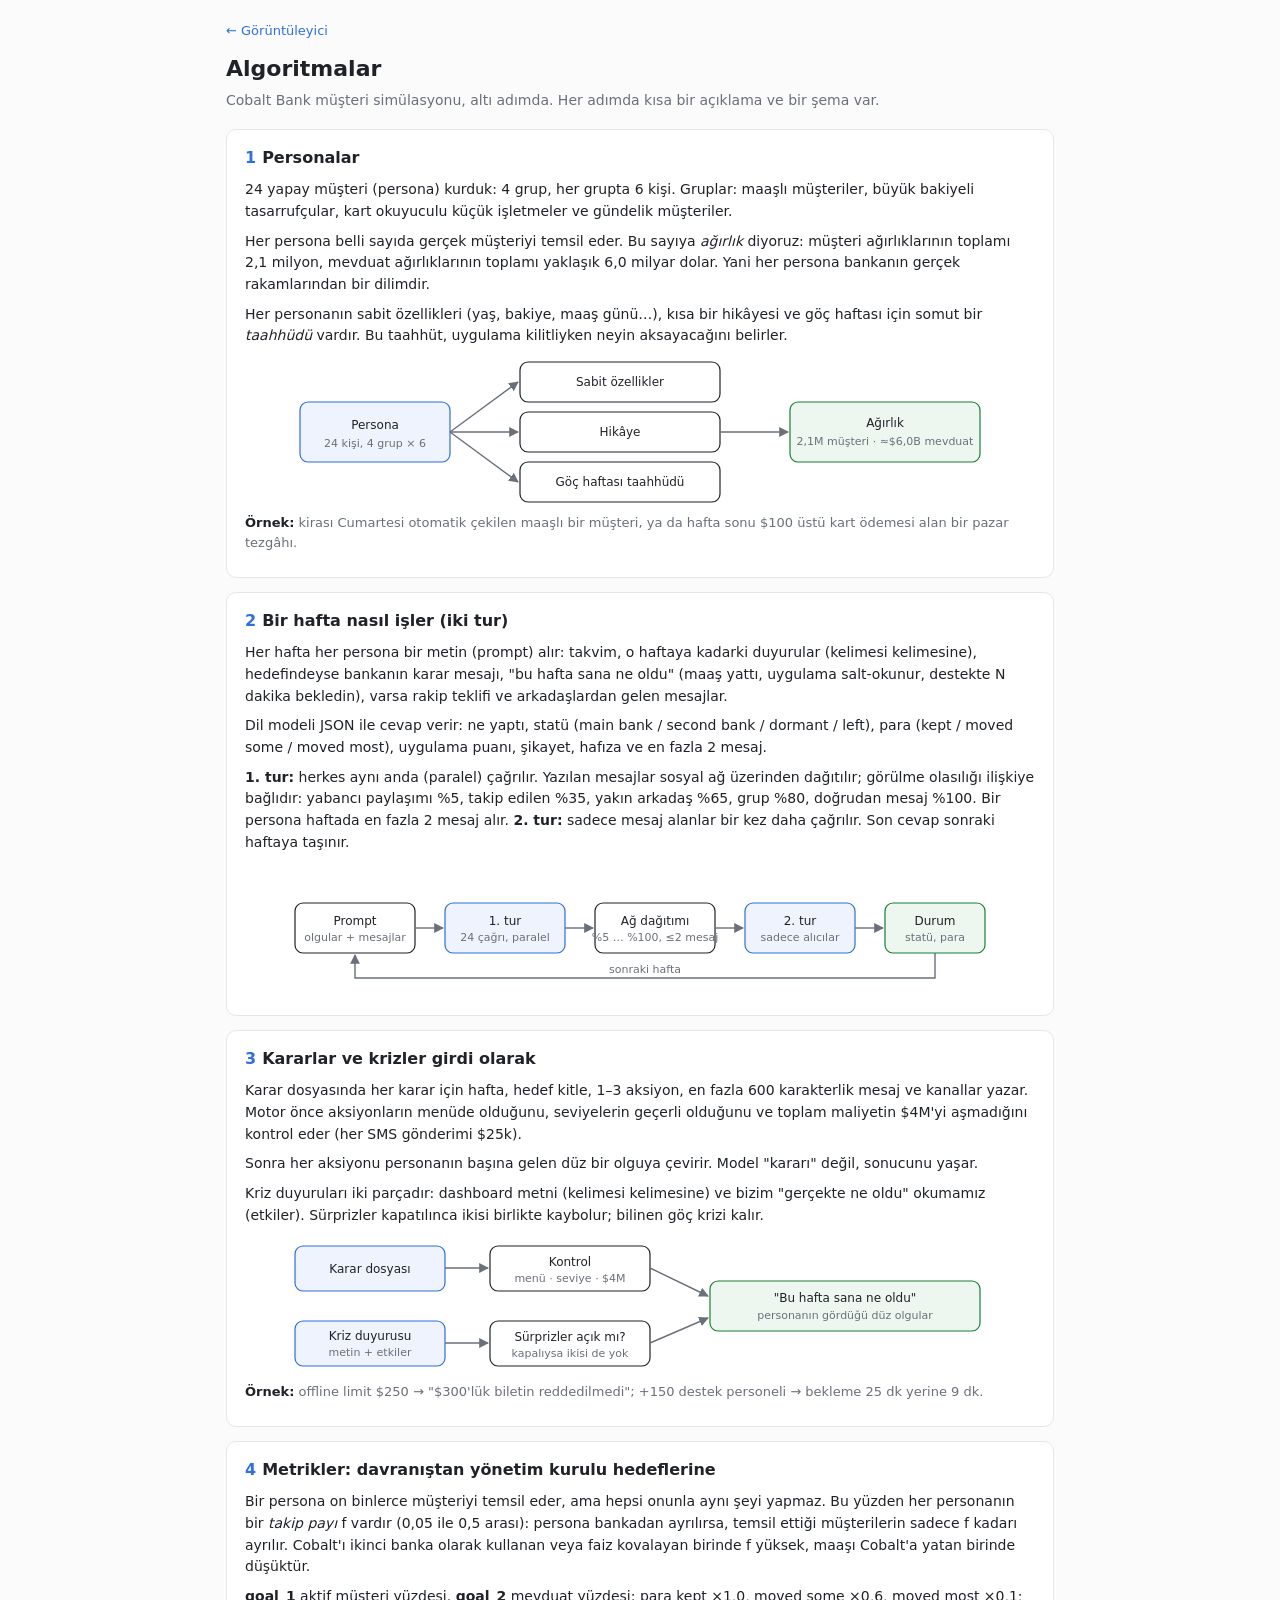
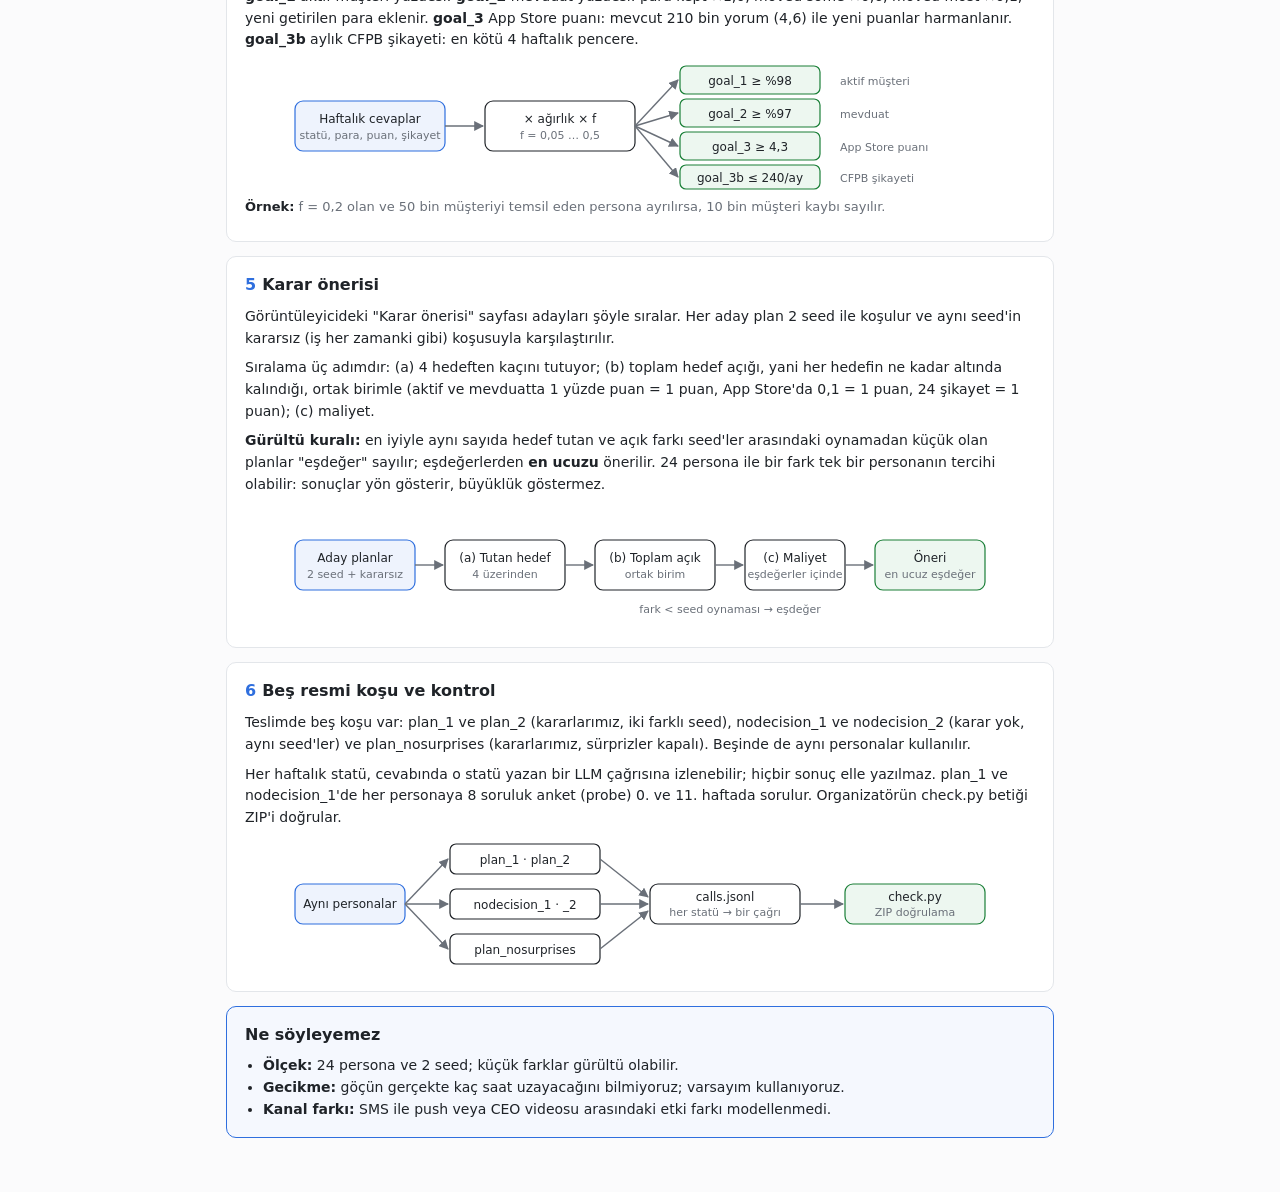
==== code/viewer/algorithms.html @ 0cb78bbd "tools: add a plain-language algorithms page to the viewer Six steps with one diagram each: personas," ====
<!doctype html>
<html lang="tr">
<head>
<meta charset="utf-8">
<meta name="viewport" content="width=device-width, initial-scale=1">
<title>Algoritmalar</title>
<style>
  :root { --text:#1f2328; --muted:#6a7079; --accent:#2f6fde; --green:#1a7f37; --bg:#fbfbfc; --border:#e3e6ea; }
  * { box-sizing: border-box; }
  body { margin:0; background:var(--bg); color:var(--text); font:14px/1.55 system-ui, -apple-system, "Segoe UI", sans-serif; }
  main { max-width:860px; margin:0 auto; padding:20px 16px 40px; }
  a { color:var(--accent); text-decoration:none; }
  a:hover { text-decoration:underline; }
  .back { font-size:13px; }
  h1 { font-size:22px; margin:10px 0 4px; }
  .lead { color:var(--muted); margin:0 0 18px; }
  .card { background:#fff; border:1px solid var(--border); border-radius:10px; padding:16px 18px; margin:0 0 14px; }
  h2 { font-size:16px; margin:0 0 8px; }
  h2 span { color:var(--accent); margin-right:6px; }
  p { margin:0 0 8px; }
  .ex { color:var(--muted); font-size:13px; }
  .ex b { color:var(--text); }
  svg { display:block; width:100%; max-width:700px; height:auto; margin:10px auto 6px; color:var(--text); }
  svg text { font:12px system-ui, sans-serif; fill:currentColor; }
  svg .m { fill:var(--muted); font-size:11px; }
  svg rect { fill:#fff; stroke:currentColor; stroke-width:1.2; }
  svg rect.a { stroke:var(--accent); fill:#eef3fd; }
  svg rect.g { stroke:var(--green); fill:#edf7f0; }
  svg line, svg path { stroke:var(--muted); stroke-width:1.4; fill:none; }
  .limits { border-color:var(--accent); background:#f5f8fe; }
  .limits ul { margin:0; padding-left:18px; }
</style>
</head>
<body>
<main>
<a class="back" href="/">← Görüntüleyici</a>
<h1>Algoritmalar</h1>
<p class="lead">Cobalt Bank müşteri simülasyonu, altı adımda. Her adımda kısa bir açıklama ve bir şema var.</p>
<svg width="0" height="0" style="position:absolute"><defs><marker id="ar" viewBox="0 0 10 10" refX="9" refY="5" markerWidth="7" markerHeight="7" orient="auto"><path d="M0,0 L10,5 L0,10 z" style="fill:#6a7079;stroke:none"/></marker></defs></svg>

<section class="card">
  <h2><span>1</span>Personalar</h2>
  <p>24 yapay müşteri (persona) kurduk: 4 grup, her grupta 6 kişi. Gruplar: maaşlı müşteriler, büyük bakiyeli tasarrufçular, kart okuyuculu küçük işletmeler ve gündelik müşteriler.</p>
  <p>Her persona belli sayıda gerçek müşteriyi temsil eder. Bu sayıya <i>ağırlık</i> diyoruz: müşteri ağırlıklarının toplamı 2,1 milyon, mevduat ağırlıklarının toplamı yaklaşık 6,0 milyar dolar. Yani her persona bankanın gerçek rakamlarından bir dilimdir.</p>
  <p>Her personanın sabit özellikleri (yaş, bakiye, maaş günü…), kısa bir hikâyesi ve göç haftası için somut bir <i>taahhüdü</i> vardır. Bu taahhüt, uygulama kilitliyken neyin aksayacağını belirler.</p>
  <svg viewBox="0 0 700 150" role="img" aria-label="Persona yapısı">
    <rect class="a" x="10" y="45" width="150" height="60" rx="8"/><text x="85" y="72" text-anchor="middle">Persona</text><text class="m" x="85" y="90" text-anchor="middle">24 kişi, 4 grup × 6</text>
    <rect x="230" y="5" width="200" height="40" rx="8"/><text x="330" y="29" text-anchor="middle">Sabit özellikler</text>
    <rect x="230" y="55" width="200" height="40" rx="8"/><text x="330" y="79" text-anchor="middle">Hikâye</text>
    <rect x="230" y="105" width="200" height="40" rx="8"/><text x="330" y="129" text-anchor="middle">Göç haftası taahhüdü</text>
    <rect class="g" x="500" y="45" width="190" height="60" rx="8"/><text x="595" y="70" text-anchor="middle">Ağırlık</text><text class="m" x="595" y="88" text-anchor="middle">2,1M müşteri · ≈$6,0B mevduat</text>
    <line x1="160" y1="75" x2="228" y2="25" marker-end="url(#ar)"/><line x1="160" y1="75" x2="228" y2="75" marker-end="url(#ar)"/><line x1="160" y1="75" x2="228" y2="125" marker-end="url(#ar)"/>
    <line x1="430" y1="75" x2="498" y2="75" marker-end="url(#ar)"/>
  </svg>
  <p class="ex"><b>Örnek:</b> kirası Cumartesi otomatik çekilen maaşlı bir müşteri, ya da hafta sonu $100 üstü kart ödemesi alan bir pazar tezgâhı.</p>
</section>

<section class="card">
  <h2><span>2</span>Bir hafta nasıl işler (iki tur)</h2>
  <p>Her hafta her persona bir metin (prompt) alır: takvim, o haftaya kadarki duyurular (kelimesi kelimesine), hedefindeyse bankanın karar mesajı, "bu hafta sana ne oldu" (maaş yattı, uygulama salt-okunur, destekte N dakika bekledin), varsa rakip teklifi ve arkadaşlardan gelen mesajlar.</p>
  <p>Dil modeli JSON ile cevap verir: ne yaptı, statü (main bank / second bank / dormant / left), para (kept / moved some / moved most), uygulama puanı, şikayet, hafıza ve en fazla 2 mesaj.</p>
  <p><b>1. tur:</b> herkes aynı anda (paralel) çağrılır. Yazılan mesajlar sosyal ağ üzerinden dağıtılır; görülme olasılığı ilişkiye bağlıdır: yabancı paylaşımı %5, takip edilen %35, yakın arkadaş %65, grup %80, doğrudan mesaj %100. Bir persona haftada en fazla 2 mesaj alır. <b>2. tur:</b> sadece mesaj alanlar bir kez daha çağrılır. Son cevap sonraki haftaya taşınır.</p>
  <svg viewBox="0 0 700 130" role="img" aria-label="Haftalık iki tur">
    <rect x="5" y="40" width="120" height="50" rx="8"/><text x="65" y="62" text-anchor="middle">Prompt</text><text class="m" x="65" y="78" text-anchor="middle">olgular + mesajlar</text>
    <rect class="a" x="155" y="40" width="120" height="50" rx="8"/><text x="215" y="62" text-anchor="middle">1. tur</text><text class="m" x="215" y="78" text-anchor="middle">24 çağrı, paralel</text>
    <rect x="305" y="40" width="120" height="50" rx="8"/><text x="365" y="62" text-anchor="middle">Ağ dağıtımı</text><text class="m" x="365" y="78" text-anchor="middle">%5 … %100, ≤2 mesaj</text>
    <rect class="a" x="455" y="40" width="110" height="50" rx="8"/><text x="510" y="62" text-anchor="middle">2. tur</text><text class="m" x="510" y="78" text-anchor="middle">sadece alıcılar</text>
    <rect class="g" x="595" y="40" width="100" height="50" rx="8"/><text x="645" y="62" text-anchor="middle">Durum</text><text class="m" x="645" y="78" text-anchor="middle">statü, para</text>
    <line x1="125" y1="65" x2="153" y2="65" marker-end="url(#ar)"/><line x1="275" y1="65" x2="303" y2="65" marker-end="url(#ar)"/><line x1="425" y1="65" x2="453" y2="65" marker-end="url(#ar)"/><line x1="565" y1="65" x2="593" y2="65" marker-end="url(#ar)"/>
    <path d="M645,90 V115 H65 V92" marker-end="url(#ar)"/><text class="m" x="355" y="110" text-anchor="middle">sonraki hafta</text>
  </svg>
</section>

<section class="card">
  <h2><span>3</span>Kararlar ve krizler girdi olarak</h2>
  <p>Karar dosyasında her karar için hafta, hedef kitle, 1–3 aksiyon, en fazla 600 karakterlik mesaj ve kanallar yazar. Motor önce aksiyonların menüde olduğunu, seviyelerin geçerli olduğunu ve toplam maliyetin $4M'yi aşmadığını kontrol eder (her SMS gönderimi $25k).</p>
  <p>Sonra her aksiyonu personanın başına gelen düz bir olguya çevirir. Model "kararı" değil, sonucunu yaşar.</p>
  <p>Kriz duyuruları iki parçadır: dashboard metni (kelimesi kelimesine) ve bizim "gerçekte ne oldu" okumamız (etkiler). Sürprizler kapatılınca ikisi birlikte kaybolur; bilinen göç krizi kalır.</p>
  <svg viewBox="0 0 700 140" role="img" aria-label="Kararlar ve krizler">
    <rect class="a" x="5" y="10" width="150" height="45" rx="8"/><text x="80" y="37" text-anchor="middle">Karar dosyası</text>
    <rect x="200" y="10" width="160" height="45" rx="8"/><text x="280" y="30" text-anchor="middle">Kontrol</text><text class="m" x="280" y="46" text-anchor="middle">menü · seviye · $4M</text>
    <rect class="a" x="5" y="85" width="150" height="45" rx="8"/><text x="80" y="104" text-anchor="middle">Kriz duyurusu</text><text class="m" x="80" y="120" text-anchor="middle">metin + etkiler</text>
    <rect x="200" y="85" width="160" height="45" rx="8"/><text x="280" y="105" text-anchor="middle">Sürprizler açık mı?</text><text class="m" x="280" y="121" text-anchor="middle">kapalıysa ikisi de yok</text>
    <rect class="g" x="420" y="45" width="270" height="50" rx="8"/><text x="555" y="66" text-anchor="middle">"Bu hafta sana ne oldu"</text><text class="m" x="555" y="83" text-anchor="middle">personanın gördüğü düz olgular</text>
    <line x1="155" y1="32" x2="198" y2="32" marker-end="url(#ar)"/><line x1="155" y1="107" x2="198" y2="107" marker-end="url(#ar)"/>
    <line x1="360" y1="32" x2="418" y2="60" marker-end="url(#ar)"/><line x1="360" y1="107" x2="418" y2="82" marker-end="url(#ar)"/>
  </svg>
  <p class="ex"><b>Örnek:</b> offline limit $250 → "$300'lük biletin reddedilmedi"; +150 destek personeli → bekleme 25 dk yerine 9 dk.</p>
</section>

<section class="card">
  <h2><span>4</span>Metrikler: davranıştan yönetim kurulu hedeflerine</h2>
  <p>Bir persona on binlerce müşteriyi temsil eder, ama hepsi onunla aynı şeyi yapmaz. Bu yüzden her personanın bir <i>takip payı</i> f vardır (0,05 ile 0,5 arası): persona bankadan ayrılırsa, temsil ettiği müşterilerin sadece f kadarı ayrılır. Cobalt'ı ikinci banka olarak kullanan veya faiz kovalayan birinde f yüksek, maaşı Cobalt'a yatan birinde düşüktür.</p>
  <p><b>goal_1</b> aktif müşteri yüzdesi. <b>goal_2</b> mevduat yüzdesi: para kept ×1,0, moved some ×0,6, moved most ×0,1; yeni getirilen para eklenir. <b>goal_3</b> App Store puanı: mevcut 210 bin yorum (4,6) ile yeni puanlar harmanlanır. <b>goal_3b</b> aylık CFPB şikayeti: en kötü 4 haftalık pencere.</p>
  <svg viewBox="0 0 700 130" role="img" aria-label="Metrik hesabı">
    <rect class="a" x="5" y="40" width="150" height="50" rx="8"/><text x="80" y="62" text-anchor="middle">Haftalık cevaplar</text><text class="m" x="80" y="78" text-anchor="middle">statü, para, puan, şikayet</text>
    <rect x="195" y="40" width="150" height="50" rx="8"/><text x="270" y="62" text-anchor="middle">× ağırlık × f</text><text class="m" x="270" y="78" text-anchor="middle">f = 0,05 … 0,5</text>
    <rect class="g" x="390" y="5" width="140" height="28" rx="6"/><text x="460" y="24" text-anchor="middle">goal_1 ≥ %98</text>
    <rect class="g" x="390" y="38" width="140" height="28" rx="6"/><text x="460" y="57" text-anchor="middle">goal_2 ≥ %97</text>
    <rect class="g" x="390" y="71" width="140" height="28" rx="6"/><text x="460" y="90" text-anchor="middle">goal_3 ≥ 4,3</text>
    <rect class="g" x="390" y="104" width="140" height="24" rx="6"/><text x="460" y="121" text-anchor="middle">goal_3b ≤ 240/ay</text>
    <text class="m" x="550" y="24">aktif müşteri</text><text class="m" x="550" y="57">mevduat</text><text class="m" x="550" y="90">App Store puanı</text><text class="m" x="550" y="121">CFPB şikayeti</text>
    <line x1="155" y1="65" x2="193" y2="65" marker-end="url(#ar)"/>
    <line x1="345" y1="65" x2="388" y2="19" marker-end="url(#ar)"/><line x1="345" y1="65" x2="388" y2="52" marker-end="url(#ar)"/><line x1="345" y1="65" x2="388" y2="85" marker-end="url(#ar)"/><line x1="345" y1="65" x2="388" y2="116" marker-end="url(#ar)"/>
  </svg>
  <p class="ex"><b>Örnek:</b> f = 0,2 olan ve 50 bin müşteriyi temsil eden persona ayrılırsa, 10 bin müşteri kaybı sayılır.</p>
</section>

<section class="card">
  <h2><span>5</span>Karar önerisi</h2>
  <p>Görüntüleyicideki "Karar önerisi" sayfası adayları şöyle sıralar. Her aday plan 2 seed ile koşulur ve aynı seed'in kararsız (iş her zamanki gibi) koşusuyla karşılaştırılır.</p>
  <p>Sıralama üç adımdır: (a) 4 hedeften kaçını tutuyor; (b) toplam hedef açığı, yani her hedefin ne kadar altında kalındığı, ortak birimle (aktif ve mevduatta 1 yüzde puan = 1 puan, App Store'da 0,1 = 1 puan, 24 şikayet = 1 puan); (c) maliyet.</p>
  <p><b>Gürültü kuralı:</b> en iyiyle aynı sayıda hedef tutan ve açık farkı seed'ler arasındaki oynamadan küçük olan planlar "eşdeğer" sayılır; eşdeğerlerden <b>en ucuzu</b> önerilir. 24 persona ile bir fark tek bir personanın tercihi olabilir: sonuçlar yön gösterir, büyüklük göstermez.</p>
  <svg viewBox="0 0 700 120" role="img" aria-label="Sıralama adımları">
    <rect class="a" x="5" y="35" width="120" height="50" rx="8"/><text x="65" y="57" text-anchor="middle">Aday planlar</text><text class="m" x="65" y="73" text-anchor="middle">2 seed + kararsız</text>
    <rect x="155" y="35" width="120" height="50" rx="8"/><text x="215" y="57" text-anchor="middle">(a) Tutan hedef</text><text class="m" x="215" y="73" text-anchor="middle">4 üzerinden</text>
    <rect x="305" y="35" width="120" height="50" rx="8"/><text x="365" y="57" text-anchor="middle">(b) Toplam açık</text><text class="m" x="365" y="73" text-anchor="middle">ortak birim</text>
    <rect x="455" y="35" width="100" height="50" rx="8"/><text x="505" y="57" text-anchor="middle">(c) Maliyet</text><text class="m" x="505" y="73" text-anchor="middle">eşdeğerler içinde</text>
    <rect class="g" x="585" y="35" width="110" height="50" rx="8"/><text x="640" y="57" text-anchor="middle">Öneri</text><text class="m" x="640" y="73" text-anchor="middle">en ucuz eşdeğer</text>
    <line x1="125" y1="60" x2="153" y2="60" marker-end="url(#ar)"/><line x1="275" y1="60" x2="303" y2="60" marker-end="url(#ar)"/><line x1="425" y1="60" x2="453" y2="60" marker-end="url(#ar)"/><line x1="555" y1="60" x2="583" y2="60" marker-end="url(#ar)"/>
    <text class="m" x="440" y="108" text-anchor="middle">fark &lt; seed oynaması → eşdeğer</text>
  </svg>
</section>

<section class="card">
  <h2><span>6</span>Beş resmi koşu ve kontrol</h2>
  <p>Teslimde beş koşu var: plan_1 ve plan_2 (kararlarımız, iki farklı seed), nodecision_1 ve nodecision_2 (karar yok, aynı seed'ler) ve plan_nosurprises (kararlarımız, sürprizler kapalı). Beşinde de aynı personalar kullanılır.</p>
  <p>Her haftalık statü, cevabında o statü yazan bir LLM çağrısına izlenebilir; hiçbir sonuç elle yazılmaz. plan_1 ve nodecision_1'de her personaya 8 soruluk anket (probe) 0. ve 11. haftada sorulur. Organizatörün check.py betiği ZIP'i doğrular.</p>
  <svg viewBox="0 0 700 130" role="img" aria-label="Beş koşu">
    <rect class="a" x="5" y="45" width="110" height="40" rx="8"/><text x="60" y="69" text-anchor="middle">Aynı personalar</text>
    <rect x="160" y="5" width="150" height="30" rx="6"/><text x="235" y="25" text-anchor="middle">plan_1 · plan_2</text>
    <rect x="160" y="50" width="150" height="30" rx="6"/><text x="235" y="70" text-anchor="middle">nodecision_1 · _2</text>
    <rect x="160" y="95" width="150" height="30" rx="6"/><text x="235" y="115" text-anchor="middle">plan_nosurprises</text>
    <rect x="360" y="45" width="150" height="40" rx="8"/><text x="435" y="62" text-anchor="middle">calls.jsonl</text><text class="m" x="435" y="77" text-anchor="middle">her statü → bir çağrı</text>
    <rect class="g" x="555" y="45" width="140" height="40" rx="8"/><text x="625" y="62" text-anchor="middle">check.py</text><text class="m" x="625" y="77" text-anchor="middle">ZIP doğrulama</text>
    <line x1="115" y1="65" x2="158" y2="20" marker-end="url(#ar)"/><line x1="115" y1="65" x2="158" y2="65" marker-end="url(#ar)"/><line x1="115" y1="65" x2="158" y2="110" marker-end="url(#ar)"/>
    <line x1="310" y1="20" x2="358" y2="58" marker-end="url(#ar)"/><line x1="310" y1="65" x2="358" y2="65" marker-end="url(#ar)"/><line x1="310" y1="110" x2="358" y2="72" marker-end="url(#ar)"/>
    <line x1="510" y1="65" x2="553" y2="65" marker-end="url(#ar)"/>
  </svg>
</section>

<section class="card limits">
  <h2>Ne söyleyemez</h2>
  <ul>
    <li><b>Ölçek:</b> 24 persona ve 2 seed; küçük farklar gürültü olabilir.</li>
    <li><b>Gecikme:</b> göçün gerçekte kaç saat uzayacağını bilmiyoruz; varsayım kullanıyoruz.</li>
    <li><b>Kanal farkı:</b> SMS ile push veya CEO videosu arasındaki etki farkı modellenmedi.</li>
  </ul>
</section>
</main>
</body>
</html>
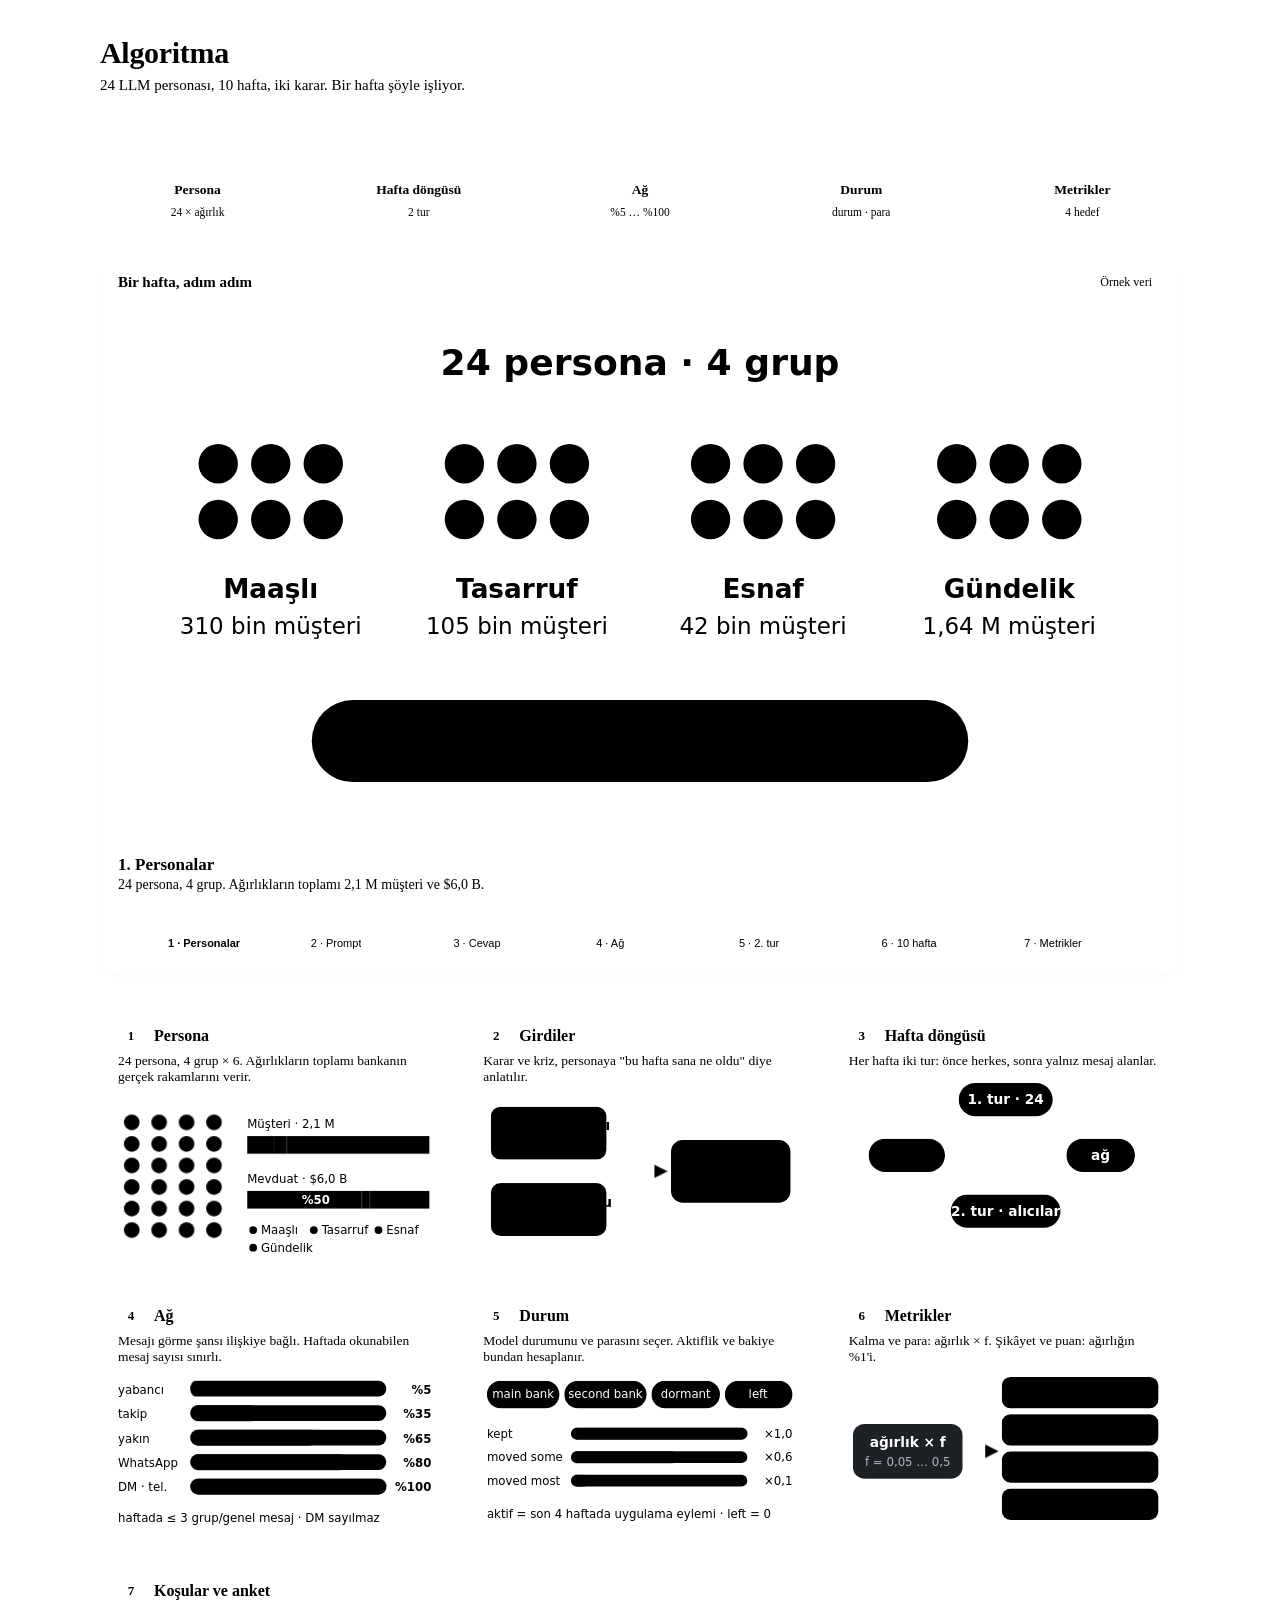
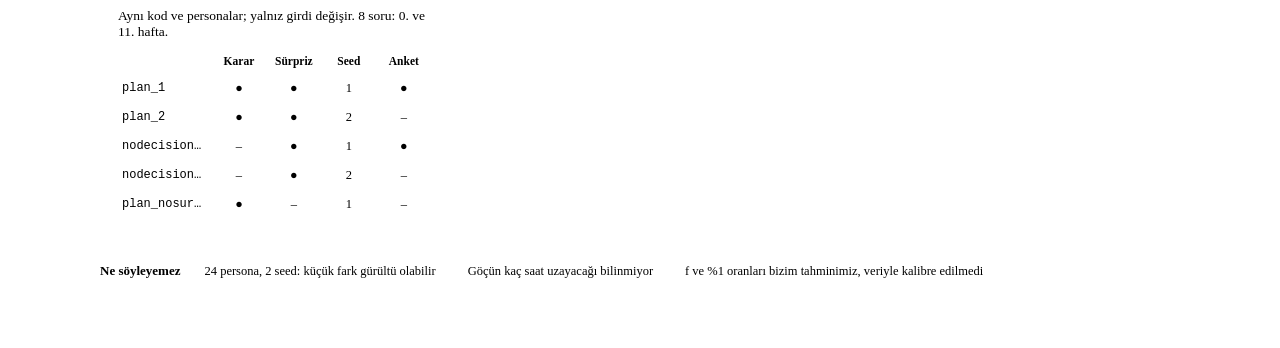
==== commit 11bc01bc: "tools: simpler viewer, animated algorithm page, communication page - One top bar and run picker on e" ====
--- a/code/viewer/algorithms.html
+++ b/code/viewer/algorithms.html
@@ -3,150 +3,632 @@
 <head>
 <meta charset="utf-8">
 <meta name="viewport" content="width=device-width, initial-scale=1">
-<title>Algoritmalar</title>
+<title>Algoritma</title>
+<link rel="stylesheet" href="/shell.css">
 <style>
-  :root { --text:#1f2328; --muted:#6a7079; --accent:#2f6fde; --green:#1a7f37; --bg:#fbfbfc; --border:#e3e6ea; }
-  * { box-sizing: border-box; }
-  body { margin:0; background:var(--bg); color:var(--text); font:14px/1.55 system-ui, -apple-system, "Segoe UI", sans-serif; }
-  main { max-width:860px; margin:0 auto; padding:20px 16px 40px; }
-  a { color:var(--accent); text-decoration:none; }
-  a:hover { text-decoration:underline; }
-  .back { font-size:13px; }
-  h1 { font-size:22px; margin:10px 0 4px; }
-  .lead { color:var(--muted); margin:0 0 18px; }
-  .card { background:#fff; border:1px solid var(--border); border-radius:10px; padding:16px 18px; margin:0 0 14px; }
-  h2 { font-size:16px; margin:0 0 8px; }
-  h2 span { color:var(--accent); margin-right:6px; }
-  p { margin:0 0 8px; }
-  .ex { color:var(--muted); font-size:13px; }
-  .ex b { color:var(--text); }
-  svg { display:block; width:100%; max-width:700px; height:auto; margin:10px auto 6px; color:var(--text); }
-  svg text { font:12px system-ui, sans-serif; fill:currentColor; }
-  svg .m { fill:var(--muted); font-size:11px; }
-  svg rect { fill:#fff; stroke:currentColor; stroke-width:1.2; }
-  svg rect.a { stroke:var(--accent); fill:#eef3fd; }
-  svg rect.g { stroke:var(--green); fill:#edf7f0; }
-  svg line, svg path { stroke:var(--muted); stroke-width:1.4; fill:none; }
-  .limits { border-color:var(--accent); background:#f5f8fe; }
-  .limits ul { margin:0; padding-left:18px; }
+  main { max-width: 1080px; margin: 0 auto; padding: 28px 16px 56px; overflow-x: hidden; }
+  h1 { font-size: 30px; line-height: 1.15; margin: 0 0 6px; letter-spacing: -.01em; }
+  .lead { color: var(--muted); margin: 0 0 22px; font-size: 15px; }
+
+  /* Pipeline */
+  .pipe { display: flex; align-items: stretch; margin: 0 0 26px; }
+  .pipe button { flex: 1 1 0; min-width: 0; display: flex; flex-direction: column; align-items: center; gap: 8px;
+    padding: 16px 6px 14px; border: 1px solid var(--line); background: var(--panel); border-radius: var(--radius);
+    font: inherit; color: var(--text); cursor: pointer; transition: transform .15s, border-color .15s, box-shadow .15s; }
+  .pipe button:hover, .pipe button.on { border-color: var(--accent); box-shadow: 0 6px 18px rgba(47,111,222,.14); transform: translateY(-2px); }
+  .pipe button .ic { width: 42px; height: 42px; border-radius: 12px; display: grid; place-items: center; color: #fff; }
+  .pipe button b { font-size: 13.5px; font-weight: 600; text-align: center; }
+  .pipe button small { color: var(--faint); font-size: 11.5px; }
+  .pipe .link { flex: 0 0 26px; align-self: center; height: 2px; opacity: .55;
+    background: repeating-linear-gradient(90deg, var(--accent) 0 6px, transparent 6px 11px); background-size: 22px 2px;
+    animation: flow 1s linear infinite; }
+  @keyframes flow { to { background-position: 22px 0; } }
+  @media (max-width: 680px) {
+    .pipe { flex-wrap: wrap; gap: 8px; }
+    .pipe .link { display: none; }
+    .pipe button { flex: 1 1 calc(33% - 8px); padding: 12px 4px; }
+    .pipe button .ic { width: 36px; height: 36px; }
+  }
+
+  /* Player */
+  .player { background: var(--panel); border: 1px solid var(--line); border-radius: 16px; overflow: hidden; margin: 0 0 30px;
+    box-shadow: 0 1px 2px rgba(0,0,0,.03); }
+  .player .top { display: flex; align-items: center; gap: 10px; padding: 14px 18px 0; flex-wrap: wrap; }
+  .player .top h2 { font-size: 15px; margin: 0; }
+  .player .src { margin-left: auto; font-size: 12px; color: var(--muted); background: var(--hover); border-radius: 99px; padding: 3px 10px;
+    max-width: 100%; overflow: hidden; text-overflow: ellipsis; white-space: nowrap; }
+  .player .src.live { color: var(--good); background: var(--good-bg); }
+  #stage { display: block; width: 100%; height: auto; max-height: 62vh; color: var(--text); }
+  .cap { padding: 4px 18px 0; min-height: 52px; }
+  .cap b { display: block; font-size: 17px; }
+  .cap span { color: var(--muted); font-size: 14px; }
+  .ctrl { display: flex; align-items: center; gap: 10px; padding: 12px 18px 16px; }
+  .ctrl button.pp { flex: 0 0 auto; width: 40px; height: 40px; border-radius: 50%; border: 0; background: var(--accent); color: #fff;
+    display: grid; place-items: center; cursor: pointer; }
+  .ctrl button.pp:focus-visible, .dots button:focus-visible, .pipe button:focus-visible { outline: 2px solid var(--accent); outline-offset: 2px; }
+  .dots { flex: 1; display: flex; gap: 5px; min-width: 0; }
+  .dots button { flex: 1; min-width: 0; height: 30px; border: 0; padding: 0; background: none; cursor: pointer;
+    display: flex; flex-direction: column; justify-content: center; gap: 5px; }
+  .dots button i { display: block; height: 4px; border-radius: 4px; background: var(--line); overflow: hidden; }
+  .dots button i::after { content: ""; display: block; height: 100%; width: var(--p, 0%); background: var(--accent); }
+  .dots button em { font-style: normal; font-size: 11px; color: var(--faint); white-space: nowrap; overflow: hidden; text-overflow: ellipsis; text-align: left; }
+  .dots button.on em { color: var(--accent-text); font-weight: 600; }
+  @media (max-width: 560px) { .dots button em { display: none; } .dots button { height: 18px; } }
+
+  /* SVG vocabulary (stage + cards) */
+  svg text { fill: currentColor; font-family: system-ui, -apple-system, "Segoe UI", Roboto, sans-serif; }
+  .t-big { font-size: 22px; font-weight: 700; }
+  .t-md { font-size: 16px; font-weight: 600; }
+  .t-sm { font-size: 14px; }
+  .t-xs { font-size: 12px; }
+  .t-mu { fill: var(--muted); }
+  .t-w { fill: #fff; }
+  .t-code { font-family: ui-monospace, SFMono-Regular, Menlo, Consolas, monospace; font-size: 14px; fill: #dfe6ee; }
+  .t-key { fill: #8fb8ff; } .t-str { fill: #9fe0b8; } .t-num { fill: #ffcf80; }
+  /* f1..f4 = paycheck, savers, small business, everyday: same group colours as the other pages */
+  .f1 { fill: var(--g2); } .f2 { fill: var(--g3); } .f3 { fill: var(--g4); } .f4 { fill: var(--g1); } .f5 { fill: var(--g5); }
+  .fa { fill: var(--accent); } .fsoft { fill: var(--accent-soft); } .fgood { fill: var(--good); } .fbad { fill: var(--bad); }
+  .fpanel { fill: var(--panel); stroke: var(--line); stroke-width: 1.5; }
+  .fhover { fill: var(--hover); }
+  .fdark { fill: #1d2125; }
+  .fband { fill: var(--warn-bg); } .twarn { fill: var(--warn); }
+  .edge { stroke: var(--line); stroke-width: 2; fill: none; }
+  .arrow { stroke: var(--faint); stroke-width: 2; fill: none; }
+  .hl { fill: rgba(47,111,222,.35); }
+  .ring { fill: none; stroke: var(--accent); stroke-width: 2.5; }
+  .miss { fill: var(--panel); stroke: var(--faint); stroke-width: 2; stroke-dasharray: 4 4; }
+
+  /* Animations: an element's own style is the final frame; keyframes describe only the way in. */
+  .a { transform-box: fill-box; transform-origin: center; }
+  .ob { transform-origin: 50% 100%; } .ol { transform-origin: 0 50%; }
+  @keyframes pop { from { transform: scale(0); opacity: 0; } }
+  @keyframes fade { from { opacity: 0; } }
+  @keyframes rise { from { transform: translateY(14px); opacity: 0; } }
+  @keyframes gy { from { transform: scaleY(0); } }
+  @keyframes gx { from { transform: scaleX(0); } }
+  @keyframes type { from { clip-path: inset(0 100% 0 0); } }
+  @keyframes dim { from { opacity: 1; } }
+  @keyframes hop { 0% { transform: translate(0, 0); opacity: 1; } 85% { opacity: 1; } 100% { transform: translate(var(--dx), var(--dy)); opacity: 0; } }
+  @keyframes pulse { 0% { transform: scale(.8); opacity: .9; } 100% { transform: scale(1.6); opacity: 0; } }
+  @keyframes spin { to { transform: rotate(360deg); } }
+  .hopdot { opacity: 0; }
+  #stage.paused * { animation-play-state: paused !important; }
+  #stage.final * { animation: none !important; }
+  #stage.final .hopdot { display: none; }
+
+  /* Steps */
+  .grid { display: grid; grid-template-columns: repeat(auto-fit, minmax(min(100%, 320px), 1fr)); gap: 16px; }
+  .step { background: var(--panel); border: 1px solid var(--line); border-radius: var(--radius); padding: 18px 18px 14px;
+    scroll-margin-top: 76px; transition: border-color .3s, box-shadow .3s; min-width: 0; }
+  .step.flash { border-color: var(--accent); box-shadow: 0 0 0 4px var(--accent-soft); }
+  .step header { display: flex; align-items: center; gap: 10px; margin: 0 0 4px; }
+  .step header .n { width: 26px; height: 26px; border-radius: 8px; background: var(--accent-soft); color: var(--accent-text); font-weight: 700;
+    display: grid; place-items: center; font-size: 13px; flex: 0 0 auto; }
+  .step h3 { margin: 0; font-size: 16px; }
+  .step p { margin: 0 0 8px; color: var(--muted); font-size: 13.5px; }
+  .step svg { display: block; width: 100%; height: auto; color: var(--text); }
+  .viz:not(.in) * { animation-play-state: paused !important; }
+  .runs { display: grid; grid-template-columns: minmax(0, 1.7fr) repeat(4, minmax(0, 1fr)); font-size: 12.5px; }
+  .runs > div { padding: 7px 4px; border-bottom: 1px solid var(--line-soft); text-align: center; }
+  .runs > div:nth-child(5n+1) { text-align: left; font-family: ui-monospace, SFMono-Regular, Menlo, Consolas, monospace; font-size: 12px;
+    overflow: hidden; text-overflow: ellipsis; white-space: nowrap; }
+  .runs .h { color: var(--faint); font-size: 11.5px; font-weight: 600; }
+  .runs .y { color: var(--good); font-weight: 700; } .runs .no { color: var(--faint); }
+  .runs .r { animation: rise .5s ease both; }
+  @media (max-width: 440px) {
+    .runs { grid-template-columns: minmax(0, 2.5fr) repeat(4, minmax(0, 1fr)); }
+    .runs > div:nth-child(5n+1) { font-size: 10.5px; }
+    .runs .h { font-size: 10.5px; }
+  }
+
+  .limits { display: flex; flex-wrap: wrap; gap: 8px; margin: 26px 0 0; align-items: center; }
+  .limits b { font-size: 13px; margin-right: 4px; }
+  .limits span { background: var(--warn-bg); color: var(--warn); border-radius: 99px; padding: 5px 12px; font-size: 12.5px; }
+
+  @media (prefers-reduced-motion: reduce) {
+    *, *::before, *::after { animation: none !important; transition: none !important; }
+    .hopdot { display: none; }
+  }
 </style>
 </head>
 <body>
 <main>
-<a class="back" href="/">← Görüntüleyici</a>
-<h1>Algoritmalar</h1>
-<p class="lead">Cobalt Bank müşteri simülasyonu, altı adımda. Her adımda kısa bir açıklama ve bir şema var.</p>
-<svg width="0" height="0" style="position:absolute"><defs><marker id="ar" viewBox="0 0 10 10" refX="9" refY="5" markerWidth="7" markerHeight="7" orient="auto"><path d="M0,0 L10,5 L0,10 z" style="fill:#6a7079;stroke:none"/></marker></defs></svg>
-
-<section class="card">
-  <h2><span>1</span>Personalar</h2>
-  <p>24 yapay müşteri (persona) kurduk: 4 grup, her grupta 6 kişi. Gruplar: maaşlı müşteriler, büyük bakiyeli tasarrufçular, kart okuyuculu küçük işletmeler ve gündelik müşteriler.</p>
-  <p>Her persona belli sayıda gerçek müşteriyi temsil eder. Bu sayıya <i>ağırlık</i> diyoruz: müşteri ağırlıklarının toplamı 2,1 milyon, mevduat ağırlıklarının toplamı yaklaşık 6,0 milyar dolar. Yani her persona bankanın gerçek rakamlarından bir dilimdir.</p>
-  <p>Her personanın sabit özellikleri (yaş, bakiye, maaş günü…), kısa bir hikâyesi ve göç haftası için somut bir <i>taahhüdü</i> vardır. Bu taahhüt, uygulama kilitliyken neyin aksayacağını belirler.</p>
-  <svg viewBox="0 0 700 150" role="img" aria-label="Persona yapısı">
-    <rect class="a" x="10" y="45" width="150" height="60" rx="8"/><text x="85" y="72" text-anchor="middle">Persona</text><text class="m" x="85" y="90" text-anchor="middle">24 kişi, 4 grup × 6</text>
-    <rect x="230" y="5" width="200" height="40" rx="8"/><text x="330" y="29" text-anchor="middle">Sabit özellikler</text>
-    <rect x="230" y="55" width="200" height="40" rx="8"/><text x="330" y="79" text-anchor="middle">Hikâye</text>
-    <rect x="230" y="105" width="200" height="40" rx="8"/><text x="330" y="129" text-anchor="middle">Göç haftası taahhüdü</text>
-    <rect class="g" x="500" y="45" width="190" height="60" rx="8"/><text x="595" y="70" text-anchor="middle">Ağırlık</text><text class="m" x="595" y="88" text-anchor="middle">2,1M müşteri · ≈$6,0B mevduat</text>
-    <line x1="160" y1="75" x2="228" y2="25" marker-end="url(#ar)"/><line x1="160" y1="75" x2="228" y2="75" marker-end="url(#ar)"/><line x1="160" y1="75" x2="228" y2="125" marker-end="url(#ar)"/>
-    <line x1="430" y1="75" x2="498" y2="75" marker-end="url(#ar)"/>
-  </svg>
-  <p class="ex"><b>Örnek:</b> kirası Cumartesi otomatik çekilen maaşlı bir müşteri, ya da hafta sonu $100 üstü kart ödemesi alan bir pazar tezgâhı.</p>
-</section>
-
-<section class="card">
-  <h2><span>2</span>Bir hafta nasıl işler (iki tur)</h2>
-  <p>Her hafta her persona bir metin (prompt) alır: takvim, o haftaya kadarki duyurular (kelimesi kelimesine), hedefindeyse bankanın karar mesajı, "bu hafta sana ne oldu" (maaş yattı, uygulama salt-okunur, destekte N dakika bekledin), varsa rakip teklifi ve arkadaşlardan gelen mesajlar.</p>
-  <p>Dil modeli JSON ile cevap verir: ne yaptı, statü (main bank / second bank / dormant / left), para (kept / moved some / moved most), uygulama puanı, şikayet, hafıza ve en fazla 2 mesaj.</p>
-  <p><b>1. tur:</b> herkes aynı anda (paralel) çağrılır. Yazılan mesajlar sosyal ağ üzerinden dağıtılır; görülme olasılığı ilişkiye bağlıdır: yabancı paylaşımı %5, takip edilen %35, yakın arkadaş %65, grup %80, doğrudan mesaj %100. Bir persona haftada en fazla 2 mesaj alır. <b>2. tur:</b> sadece mesaj alanlar bir kez daha çağrılır. Son cevap sonraki haftaya taşınır.</p>
-  <svg viewBox="0 0 700 130" role="img" aria-label="Haftalık iki tur">
-    <rect x="5" y="40" width="120" height="50" rx="8"/><text x="65" y="62" text-anchor="middle">Prompt</text><text class="m" x="65" y="78" text-anchor="middle">olgular + mesajlar</text>
-    <rect class="a" x="155" y="40" width="120" height="50" rx="8"/><text x="215" y="62" text-anchor="middle">1. tur</text><text class="m" x="215" y="78" text-anchor="middle">24 çağrı, paralel</text>
-    <rect x="305" y="40" width="120" height="50" rx="8"/><text x="365" y="62" text-anchor="middle">Ağ dağıtımı</text><text class="m" x="365" y="78" text-anchor="middle">%5 … %100, ≤2 mesaj</text>
-    <rect class="a" x="455" y="40" width="110" height="50" rx="8"/><text x="510" y="62" text-anchor="middle">2. tur</text><text class="m" x="510" y="78" text-anchor="middle">sadece alıcılar</text>
-    <rect class="g" x="595" y="40" width="100" height="50" rx="8"/><text x="645" y="62" text-anchor="middle">Durum</text><text class="m" x="645" y="78" text-anchor="middle">statü, para</text>
-    <line x1="125" y1="65" x2="153" y2="65" marker-end="url(#ar)"/><line x1="275" y1="65" x2="303" y2="65" marker-end="url(#ar)"/><line x1="425" y1="65" x2="453" y2="65" marker-end="url(#ar)"/><line x1="565" y1="65" x2="593" y2="65" marker-end="url(#ar)"/>
-    <path d="M645,90 V115 H65 V92" marker-end="url(#ar)"/><text class="m" x="355" y="110" text-anchor="middle">sonraki hafta</text>
-  </svg>
-</section>
-
-<section class="card">
-  <h2><span>3</span>Kararlar ve krizler girdi olarak</h2>
-  <p>Karar dosyasında her karar için hafta, hedef kitle, 1–3 aksiyon, en fazla 600 karakterlik mesaj ve kanallar yazar. Motor önce aksiyonların menüde olduğunu, seviyelerin geçerli olduğunu ve toplam maliyetin $4M'yi aşmadığını kontrol eder (her SMS gönderimi $25k).</p>
-  <p>Sonra her aksiyonu personanın başına gelen düz bir olguya çevirir. Model "kararı" değil, sonucunu yaşar.</p>
-  <p>Kriz duyuruları iki parçadır: dashboard metni (kelimesi kelimesine) ve bizim "gerçekte ne oldu" okumamız (etkiler). Sürprizler kapatılınca ikisi birlikte kaybolur; bilinen göç krizi kalır.</p>
-  <svg viewBox="0 0 700 140" role="img" aria-label="Kararlar ve krizler">
-    <rect class="a" x="5" y="10" width="150" height="45" rx="8"/><text x="80" y="37" text-anchor="middle">Karar dosyası</text>
-    <rect x="200" y="10" width="160" height="45" rx="8"/><text x="280" y="30" text-anchor="middle">Kontrol</text><text class="m" x="280" y="46" text-anchor="middle">menü · seviye · $4M</text>
-    <rect class="a" x="5" y="85" width="150" height="45" rx="8"/><text x="80" y="104" text-anchor="middle">Kriz duyurusu</text><text class="m" x="80" y="120" text-anchor="middle">metin + etkiler</text>
-    <rect x="200" y="85" width="160" height="45" rx="8"/><text x="280" y="105" text-anchor="middle">Sürprizler açık mı?</text><text class="m" x="280" y="121" text-anchor="middle">kapalıysa ikisi de yok</text>
-    <rect class="g" x="420" y="45" width="270" height="50" rx="8"/><text x="555" y="66" text-anchor="middle">"Bu hafta sana ne oldu"</text><text class="m" x="555" y="83" text-anchor="middle">personanın gördüğü düz olgular</text>
-    <line x1="155" y1="32" x2="198" y2="32" marker-end="url(#ar)"/><line x1="155" y1="107" x2="198" y2="107" marker-end="url(#ar)"/>
-    <line x1="360" y1="32" x2="418" y2="60" marker-end="url(#ar)"/><line x1="360" y1="107" x2="418" y2="82" marker-end="url(#ar)"/>
-  </svg>
-  <p class="ex"><b>Örnek:</b> offline limit $250 → "$300'lük biletin reddedilmedi"; +150 destek personeli → bekleme 25 dk yerine 9 dk.</p>
-</section>
-
-<section class="card">
-  <h2><span>4</span>Metrikler: davranıştan yönetim kurulu hedeflerine</h2>
-  <p>Bir persona on binlerce müşteriyi temsil eder, ama hepsi onunla aynı şeyi yapmaz. Bu yüzden her personanın bir <i>takip payı</i> f vardır (0,05 ile 0,5 arası): persona bankadan ayrılırsa, temsil ettiği müşterilerin sadece f kadarı ayrılır. Cobalt'ı ikinci banka olarak kullanan veya faiz kovalayan birinde f yüksek, maaşı Cobalt'a yatan birinde düşüktür.</p>
-  <p><b>goal_1</b> aktif müşteri yüzdesi. <b>goal_2</b> mevduat yüzdesi: para kept ×1,0, moved some ×0,6, moved most ×0,1; yeni getirilen para eklenir. <b>goal_3</b> App Store puanı: mevcut 210 bin yorum (4,6) ile yeni puanlar harmanlanır. <b>goal_3b</b> aylık CFPB şikayeti: en kötü 4 haftalık pencere.</p>
-  <svg viewBox="0 0 700 130" role="img" aria-label="Metrik hesabı">
-    <rect class="a" x="5" y="40" width="150" height="50" rx="8"/><text x="80" y="62" text-anchor="middle">Haftalık cevaplar</text><text class="m" x="80" y="78" text-anchor="middle">statü, para, puan, şikayet</text>
-    <rect x="195" y="40" width="150" height="50" rx="8"/><text x="270" y="62" text-anchor="middle">× ağırlık × f</text><text class="m" x="270" y="78" text-anchor="middle">f = 0,05 … 0,5</text>
-    <rect class="g" x="390" y="5" width="140" height="28" rx="6"/><text x="460" y="24" text-anchor="middle">goal_1 ≥ %98</text>
-    <rect class="g" x="390" y="38" width="140" height="28" rx="6"/><text x="460" y="57" text-anchor="middle">goal_2 ≥ %97</text>
-    <rect class="g" x="390" y="71" width="140" height="28" rx="6"/><text x="460" y="90" text-anchor="middle">goal_3 ≥ 4,3</text>
-    <rect class="g" x="390" y="104" width="140" height="24" rx="6"/><text x="460" y="121" text-anchor="middle">goal_3b ≤ 240/ay</text>
-    <text class="m" x="550" y="24">aktif müşteri</text><text class="m" x="550" y="57">mevduat</text><text class="m" x="550" y="90">App Store puanı</text><text class="m" x="550" y="121">CFPB şikayeti</text>
-    <line x1="155" y1="65" x2="193" y2="65" marker-end="url(#ar)"/>
-    <line x1="345" y1="65" x2="388" y2="19" marker-end="url(#ar)"/><line x1="345" y1="65" x2="388" y2="52" marker-end="url(#ar)"/><line x1="345" y1="65" x2="388" y2="85" marker-end="url(#ar)"/><line x1="345" y1="65" x2="388" y2="116" marker-end="url(#ar)"/>
-  </svg>
-  <p class="ex"><b>Örnek:</b> f = 0,2 olan ve 50 bin müşteriyi temsil eden persona ayrılırsa, 10 bin müşteri kaybı sayılır.</p>
-</section>
-
-<section class="card">
-  <h2><span>5</span>Karar önerisi</h2>
-  <p>Görüntüleyicideki "Karar önerisi" sayfası adayları şöyle sıralar. Her aday plan 2 seed ile koşulur ve aynı seed'in kararsız (iş her zamanki gibi) koşusuyla karşılaştırılır.</p>
-  <p>Sıralama üç adımdır: (a) 4 hedeften kaçını tutuyor; (b) toplam hedef açığı, yani her hedefin ne kadar altında kalındığı, ortak birimle (aktif ve mevduatta 1 yüzde puan = 1 puan, App Store'da 0,1 = 1 puan, 24 şikayet = 1 puan); (c) maliyet.</p>
-  <p><b>Gürültü kuralı:</b> en iyiyle aynı sayıda hedef tutan ve açık farkı seed'ler arasındaki oynamadan küçük olan planlar "eşdeğer" sayılır; eşdeğerlerden <b>en ucuzu</b> önerilir. 24 persona ile bir fark tek bir personanın tercihi olabilir: sonuçlar yön gösterir, büyüklük göstermez.</p>
-  <svg viewBox="0 0 700 120" role="img" aria-label="Sıralama adımları">
-    <rect class="a" x="5" y="35" width="120" height="50" rx="8"/><text x="65" y="57" text-anchor="middle">Aday planlar</text><text class="m" x="65" y="73" text-anchor="middle">2 seed + kararsız</text>
-    <rect x="155" y="35" width="120" height="50" rx="8"/><text x="215" y="57" text-anchor="middle">(a) Tutan hedef</text><text class="m" x="215" y="73" text-anchor="middle">4 üzerinden</text>
-    <rect x="305" y="35" width="120" height="50" rx="8"/><text x="365" y="57" text-anchor="middle">(b) Toplam açık</text><text class="m" x="365" y="73" text-anchor="middle">ortak birim</text>
-    <rect x="455" y="35" width="100" height="50" rx="8"/><text x="505" y="57" text-anchor="middle">(c) Maliyet</text><text class="m" x="505" y="73" text-anchor="middle">eşdeğerler içinde</text>
-    <rect class="g" x="585" y="35" width="110" height="50" rx="8"/><text x="640" y="57" text-anchor="middle">Öneri</text><text class="m" x="640" y="73" text-anchor="middle">en ucuz eşdeğer</text>
-    <line x1="125" y1="60" x2="153" y2="60" marker-end="url(#ar)"/><line x1="275" y1="60" x2="303" y2="60" marker-end="url(#ar)"/><line x1="425" y1="60" x2="453" y2="60" marker-end="url(#ar)"/><line x1="555" y1="60" x2="583" y2="60" marker-end="url(#ar)"/>
-    <text class="m" x="440" y="108" text-anchor="middle">fark &lt; seed oynaması → eşdeğer</text>
-  </svg>
-</section>
-
-<section class="card">
-  <h2><span>6</span>Beş resmi koşu ve kontrol</h2>
-  <p>Teslimde beş koşu var: plan_1 ve plan_2 (kararlarımız, iki farklı seed), nodecision_1 ve nodecision_2 (karar yok, aynı seed'ler) ve plan_nosurprises (kararlarımız, sürprizler kapalı). Beşinde de aynı personalar kullanılır.</p>
-  <p>Her haftalık statü, cevabında o statü yazan bir LLM çağrısına izlenebilir; hiçbir sonuç elle yazılmaz. plan_1 ve nodecision_1'de her personaya 8 soruluk anket (probe) 0. ve 11. haftada sorulur. Organizatörün check.py betiği ZIP'i doğrular.</p>
-  <svg viewBox="0 0 700 130" role="img" aria-label="Beş koşu">
-    <rect class="a" x="5" y="45" width="110" height="40" rx="8"/><text x="60" y="69" text-anchor="middle">Aynı personalar</text>
-    <rect x="160" y="5" width="150" height="30" rx="6"/><text x="235" y="25" text-anchor="middle">plan_1 · plan_2</text>
-    <rect x="160" y="50" width="150" height="30" rx="6"/><text x="235" y="70" text-anchor="middle">nodecision_1 · _2</text>
-    <rect x="160" y="95" width="150" height="30" rx="6"/><text x="235" y="115" text-anchor="middle">plan_nosurprises</text>
-    <rect x="360" y="45" width="150" height="40" rx="8"/><text x="435" y="62" text-anchor="middle">calls.jsonl</text><text class="m" x="435" y="77" text-anchor="middle">her statü → bir çağrı</text>
-    <rect class="g" x="555" y="45" width="140" height="40" rx="8"/><text x="625" y="62" text-anchor="middle">check.py</text><text class="m" x="625" y="77" text-anchor="middle">ZIP doğrulama</text>
-    <line x1="115" y1="65" x2="158" y2="20" marker-end="url(#ar)"/><line x1="115" y1="65" x2="158" y2="65" marker-end="url(#ar)"/><line x1="115" y1="65" x2="158" y2="110" marker-end="url(#ar)"/>
-    <line x1="310" y1="20" x2="358" y2="58" marker-end="url(#ar)"/><line x1="310" y1="65" x2="358" y2="65" marker-end="url(#ar)"/><line x1="310" y1="110" x2="358" y2="72" marker-end="url(#ar)"/>
-    <line x1="510" y1="65" x2="553" y2="65" marker-end="url(#ar)"/>
-  </svg>
-</section>
-
-<section class="card limits">
-  <h2>Ne söyleyemez</h2>
-  <ul>
-    <li><b>Ölçek:</b> 24 persona ve 2 seed; küçük farklar gürültü olabilir.</li>
-    <li><b>Gecikme:</b> göçün gerçekte kaç saat uzayacağını bilmiyoruz; varsayım kullanıyoruz.</li>
-    <li><b>Kanal farkı:</b> SMS ile push veya CEO videosu arasındaki etki farkı modellenmedi.</li>
-  </ul>
-</section>
+  <h1>Algoritma</h1>
+  <p class="lead">24 LLM personası, 10 hafta, iki karar. Bir hafta şöyle işliyor.</p>
+
+  <nav class="pipe" aria-label="Akış">
+    <button data-go="s-persona" data-scene="0"><span class="ic" style="background:var(--g1)"><svg width="22" height="22" viewBox="0 0 24 24" fill="none" stroke="#fff" stroke-width="2"><circle cx="12" cy="8" r="4"/><path d="M4 21c1.5-4 4.5-6 8-6s6.5 2 8 6"/></svg></span><b>Persona</b><small>24 × ağırlık</small></button>
+    <span class="link"></span>
+    <button data-go="s-loop" data-scene="1"><span class="ic" style="background:var(--g2)"><svg width="22" height="22" viewBox="0 0 24 24" fill="none" stroke="#fff" stroke-width="2"><path d="M20 12a8 8 0 0 1-14 5.3M4 12a8 8 0 0 1 14-5.3"/><path d="M18 3v4h-4M6 21v-4h4"/></svg></span><b>Hafta döngüsü</b><small>2 tur</small></button>
+    <span class="link"></span>
+    <button data-go="s-net" data-scene="3"><span class="ic" style="background:var(--g4)"><svg width="22" height="22" viewBox="0 0 24 24" fill="none" stroke="#fff" stroke-width="2"><circle cx="12" cy="5" r="2.5"/><circle cx="5" cy="18" r="2.5"/><circle cx="19" cy="18" r="2.5"/><path d="M11 7.3 6.2 15.8M13 7.3l4.8 8.5M7.5 18h9"/></svg></span><b>Ağ</b><small>%5 … %100</small></button>
+    <span class="link"></span>
+    <button data-go="s-state" data-scene="5"><span class="ic" style="background:var(--g3)"><svg width="22" height="22" viewBox="0 0 24 24" fill="none" stroke="#fff" stroke-width="2"><rect x="4" y="4" width="16" height="16" rx="3"/><path d="m8 12 3 3 5-6"/></svg></span><b>Durum</b><small>durum · para</small></button>
+    <span class="link"></span>
+    <button data-go="s-metrics" data-scene="6"><span class="ic" style="background:var(--g5)"><svg width="22" height="22" viewBox="0 0 24 24" fill="none" stroke="#fff" stroke-width="2"><path d="M5 20V12M10 20V6M15 20v-9M20 20V4"/></svg></span><b>Metrikler</b><small>4 hedef</small></button>
+  </nav>
+
+  <section class="player" aria-label="Bir haftanın animasyonu" tabindex="-1">
+    <div class="top"><h2>Bir hafta, adım adım</h2><span class="src" id="src">Örnek veri</span></div>
+    <svg id="stage" class="final" viewBox="0 0 640 340" role="img" aria-labelledby="capTitle">
+      <defs>
+        <marker id="ah" viewBox="0 0 10 10" refX="8" refY="5" markerWidth="7" markerHeight="7" orient="auto"><path d="M0,0 L10,5 L0,10 z" style="fill:var(--faint)"/></marker>
+      </defs>
+      <g id="scene"></g>
+    </svg>
+    <div class="cap" aria-live="polite"><b id="capTitle"></b><span id="capLine"></span></div>
+    <div class="ctrl">
+      <button class="pp" id="pp" aria-label="Oynat"></button>
+      <div class="dots" id="dots"></div>
+    </div>
+  </section>
+
+  <div class="grid">
+    <article class="step" id="s-persona">
+      <header><span class="n">1</span><h3>Persona</h3></header>
+      <p>24 persona, 4 grup × 6. Ağırlıkların toplamı bankanın gerçek rakamlarını verir.</p>
+      <svg class="viz" viewBox="0 0 320 166" role="img" aria-label="Grupların müşteri ve mevduat payı">
+        <g id="pdots"></g>
+        <text x="132" y="36" class="t-xs t-mu">Müşteri · 2,1 M</text>
+        <g class="a ol" style="animation:gx .8s ease .5s both">
+          <rect x="132" y="44" width="27.5" height="18" class="f1"/><rect x="159.5" y="44" width="9.3" height="18" class="f2"/><rect x="168.8" y="44" width="3.7" height="18" class="f3"/><rect x="172.5" y="44" width="145.5" height="18" class="f4"/>
+        </g>
+        <text x="132" y="92" class="t-xs t-mu">Mevduat · $6,0 B</text>
+        <g class="a ol" style="animation:gx .8s ease .9s both">
+          <rect x="132" y="100" width="23.5" height="18" class="f1"/><rect x="155.5" y="100" width="93.4" height="18" class="f2"/><rect x="248.9" y="100" width="8" height="18" class="f3"/><rect x="256.9" y="100" width="61.1" height="18" class="f4"/>
+        </g>
+        <text x="202" y="113" class="t-xs t-w" text-anchor="middle" style="animation:fade .4s ease 1.6s both;font-weight:700">%50</text>
+        <g class="t-xs t-mu"><circle cx="138" cy="140" r="4" class="f1"/><text x="146" y="144">Maaşlı</text><circle cx="200" cy="140" r="4" class="f2"/><text x="208" y="144">Tasarruf</text><circle cx="266" cy="140" r="4" class="f3"/><text x="274" y="144">Esnaf</text><circle cx="138" cy="158" r="4" class="f4"/><text x="146" y="162">Gündelik</text></g>
+      </svg>
+    </article>
+
+    <article class="step" id="s-input">
+      <header><span class="n">2</span><h3>Girdiler</h3></header>
+      <p>Karar ve kriz, personaya "bu hafta sana ne oldu" diye anlatılır.</p>
+      <svg class="viz" viewBox="0 0 320 160" role="img" aria-label="Karar dosyası ve kriz duyurusu olgulara dönüşür">
+        <defs><marker id="ah2" viewBox="0 0 10 10" refX="8" refY="5" markerWidth="7" markerHeight="7" orient="auto"><path d="M0,0 L10,5 L0,10 z" style="fill:var(--faint)"/></marker></defs>
+        <g class="a" style="animation:rise .5s ease .1s both"><rect x="8" y="14" width="118" height="54" rx="10" class="fpanel"/><text x="22" y="38" class="t-sm" style="font-weight:600">Karar dosyası</text><text x="22" y="56" class="t-xs t-mu">menü · ≤ $4M ✓</text></g>
+        <g class="a" style="animation:rise .5s ease .35s both"><rect x="8" y="92" width="118" height="54" rx="10" class="fpanel"/><text x="22" y="116" class="t-sm" style="font-weight:600">Kriz duyurusu</text><text x="22" y="134" class="t-xs t-mu">metin + etkiler</text></g>
+        <path d="M128 41 C 160 41, 160 80, 186 80 M128 119 C 160 119, 160 80, 186 80" class="arrow" marker-end="url(#ah2)"/>
+        <circle r="4" class="fa hopdot" cx="128" cy="41" style="--dx:58px;--dy:39px;animation:hop 1.2s ease-in 1s infinite"/>
+        <circle r="4" class="fa hopdot" cx="128" cy="119" style="--dx:58px;--dy:-39px;animation:hop 1.2s ease-in 1.5s infinite"/>
+        <g class="a" style="animation:pop .5s ease .8s both"><rect x="192" y="48" width="122" height="64" rx="12" class="fsoft"/><text x="253" y="74" text-anchor="middle" class="t-sm" style="font-weight:600;fill:var(--accent-text)">Bu hafta</text><text x="253" y="93" text-anchor="middle" class="t-sm" style="font-weight:600;fill:var(--accent-text)">sana ne oldu</text></g>
+      </svg>
+    </article>
+
+    <article class="step" id="s-loop">
+      <header><span class="n">3</span><h3>Hafta döngüsü</h3></header>
+      <p>Her hafta iki tur: önce herkes, sonra yalnız mesaj alanlar.</p>
+      <svg class="viz" viewBox="0 0 320 160" role="img" aria-label="İki turlu hafta döngüsü">
+        <circle cx="160" cy="80" r="56" class="edge" style="stroke-dasharray:5 6"/>
+        <g style="transform-origin:160px 80px;animation:spin 6s linear infinite"><circle cx="160" cy="24" r="6" class="fa"/></g>
+        <g class="a" style="animation:pop .4s ease .1s both"><rect x="112" y="6" width="96" height="34" rx="17" class="f1"/><text x="160" y="28" text-anchor="middle" class="t-sm t-w" style="font-weight:600">1. tur · 24</text></g>
+        <g class="a" style="animation:pop .4s ease .4s both"><rect x="222" y="63" width="70" height="34" rx="17" class="f4"/><text x="257" y="85" text-anchor="middle" class="t-sm t-w" style="font-weight:600">ağ</text></g>
+        <g class="a" style="animation:pop .4s ease .7s both"><rect x="104" y="120" width="112" height="34" rx="17" class="f2"/><text x="160" y="142" text-anchor="middle" class="t-sm t-w" style="font-weight:600">2. tur · alıcılar</text></g>
+        <g class="a" style="animation:pop .4s ease 1s both"><rect x="20" y="63" width="78" height="34" rx="17" class="fhover"/><text x="59" y="85" text-anchor="middle" class="t-xs t-mu">→ hafta+1</text></g>
+      </svg>
+    </article>
+
+    <article class="step" id="s-net">
+      <header><span class="n">4</span><h3>Ağ</h3></header>
+      <p>Mesajı görme şansı ilişkiye bağlı. Haftada okunabilen mesaj sayısı sınırlı.</p>
+      <svg class="viz" viewBox="0 0 320 160" role="img" aria-label="İlişkiye göre görülme olasılıkları"><g id="netbars"></g></svg>
+    </article>
+
+    <article class="step" id="s-state">
+      <header><span class="n">5</span><h3>Durum</h3></header>
+      <p>Model durumunu ve parasını seçer. Aktiflik ve bakiye bundan hesaplanır.</p>
+      <svg class="viz" viewBox="0 0 320 160" role="img" aria-label="Durum seçenekleri ve para çarpanları">
+        <g class="t-xs">
+          <g class="a" style="animation:pop .35s ease .1s both"><rect x="4" y="8" width="74" height="28" rx="14" class="f1"/><text x="41" y="26" text-anchor="middle" class="t-w">main bank</text></g>
+          <g class="a" style="animation:pop .35s ease .25s both"><rect x="83" y="8" width="84" height="28" rx="14" class="f2"/><text x="125" y="26" text-anchor="middle" class="t-w">second bank</text></g>
+          <g class="a" style="animation:pop .35s ease .4s both"><rect x="172" y="8" width="70" height="28" rx="14" class="f3"/><text x="207" y="26" text-anchor="middle" class="t-w">dormant</text></g>
+          <g class="a" style="animation:pop .35s ease .55s both"><rect x="247" y="8" width="69" height="28" rx="14" class="f5"/><text x="281" y="26" text-anchor="middle" class="t-w">left</text></g>
+        </g>
+        <g class="t-xs">
+          <text x="4" y="66" class="t-mu">kept</text><rect x="90" y="56" width="180" height="12" rx="6" class="fhover"/><rect x="90" y="56" width="180" height="12" rx="6" class="fgood a ol" style="animation:gx .7s ease .7s both"/><text x="316" y="66" text-anchor="end">×1,0</text>
+          <text x="4" y="90" class="t-mu">moved some</text><rect x="90" y="80" width="180" height="12" rx="6" class="fhover"/><rect x="90" y="80" width="108" height="12" rx="6" class="f3 a ol" style="animation:gx .7s ease .9s both"/><text x="316" y="90" text-anchor="end">×0,6</text>
+          <text x="4" y="114" class="t-mu">moved most</text><rect x="90" y="104" width="180" height="12" rx="6" class="fhover"/><rect x="90" y="104" width="18" height="12" rx="6" class="fbad a ol" style="animation:gx .7s ease 1.1s both"/><text x="316" y="114" text-anchor="end">×0,1</text>
+        </g>
+        <text x="4" y="148" class="t-xs t-mu" style="animation:fade .5s ease 1.4s both">aktif = son 4 haftada uygulama eylemi · left = 0</text>
+      </svg>
+    </article>
+
+    <article class="step" id="s-metrics">
+      <header><span class="n">6</span><h3>Metrikler</h3></header>
+      <p>Kalma ve para: ağırlık × f. Şikâyet ve puan: ağırlığın %1'i.</p>
+      <svg class="viz" viewBox="0 0 320 160" role="img" aria-label="Ağırlıklı toplamdan dört hedefe">
+        <defs><marker id="ah3" viewBox="0 0 10 10" refX="8" refY="5" markerWidth="7" markerHeight="7" orient="auto"><path d="M0,0 L10,5 L0,10 z" style="fill:var(--faint)"/></marker></defs>
+        <g class="a" style="animation:rise .5s ease .1s both"><rect x="4" y="52" width="112" height="56" rx="12" class="fdark"/><text x="60" y="76" text-anchor="middle" class="t-sm t-w" style="font-weight:600">ağırlık × f</text><text x="60" y="95" text-anchor="middle" class="t-xs" style="fill:#aab4c0">f = 0,05 … 0,5</text></g>
+        <path d="M118 80 H150" class="arrow" marker-end="url(#ah3)"/>
+        <g class="t-xs">
+          <g class="a" style="animation:rise .4s ease .5s both"><rect x="156" y="4" width="160" height="32" rx="9" class="fsoft"/><text x="168" y="25" style="font-weight:600">Aktif müşteri</text><text x="306" y="25" text-anchor="end" class="t-mu">≥ %98</text></g>
+          <g class="a" style="animation:rise .4s ease .65s both"><rect x="156" y="42" width="160" height="32" rx="9" class="fsoft"/><text x="168" y="63" style="font-weight:600">Mevduat</text><text x="306" y="63" text-anchor="end" class="t-mu">≥ %97</text></g>
+          <g class="a" style="animation:rise .4s ease .8s both"><rect x="156" y="80" width="160" height="32" rx="9" class="fsoft"/><text x="168" y="101" style="font-weight:600">App Store</text><text x="306" y="101" text-anchor="end" class="t-mu">≥ 4,3</text></g>
+          <g class="a" style="animation:rise .4s ease .95s both"><rect x="156" y="118" width="160" height="32" rx="9" class="fsoft"/><text x="168" y="139" style="font-weight:600">CFPB şikâyeti</text><text x="306" y="139" text-anchor="end" class="t-mu">≤ 240/ay</text></g>
+        </g>
+      </svg>
+    </article>
+
+    <article class="step" id="s-runs">
+      <header><span class="n">7</span><h3>Koşular ve anket</h3></header>
+      <p>Aynı kod ve personalar; yalnız girdi değişir. 8 soru: 0. ve 11. hafta.</p>
+      <div class="runs viz">
+        <div class="h"></div><div class="h">Karar</div><div class="h">Sürpriz</div><div class="h">Seed</div><div class="h">Anket</div>
+        <div class="r" style="animation-delay:.1s">plan_1</div><div class="r y" style="animation-delay:.1s">●</div><div class="r y" style="animation-delay:.1s">●</div><div class="r" style="animation-delay:.1s">1</div><div class="r y" style="animation-delay:.1s">●</div>
+        <div class="r" style="animation-delay:.25s">plan_2</div><div class="r y" style="animation-delay:.25s">●</div><div class="r y" style="animation-delay:.25s">●</div><div class="r" style="animation-delay:.25s">2</div><div class="r no" style="animation-delay:.25s">–</div>
+        <div class="r" style="animation-delay:.4s">nodecision_1</div><div class="r no" style="animation-delay:.4s">–</div><div class="r y" style="animation-delay:.4s">●</div><div class="r" style="animation-delay:.4s">1</div><div class="r y" style="animation-delay:.4s">●</div>
+        <div class="r" style="animation-delay:.55s">nodecision_2</div><div class="r no" style="animation-delay:.55s">–</div><div class="r y" style="animation-delay:.55s">●</div><div class="r" style="animation-delay:.55s">2</div><div class="r no" style="animation-delay:.55s">–</div>
+        <div class="r" style="animation-delay:.7s">plan_nosurprises</div><div class="r y" style="animation-delay:.7s">●</div><div class="r no" style="animation-delay:.7s">–</div><div class="r" style="animation-delay:.7s">1</div><div class="r no" style="animation-delay:.7s">–</div>
+      </div>
+    </article>
+  </div>
+
+  <div class="limits"><b>Ne söyleyemez</b><span>24 persona, 2 seed: küçük fark gürültü olabilir</span><span>Göçün kaç saat uzayacağı bilinmiyor</span><span>f ve %1 oranları bizim tahminimiz, veriyle kalibre edilmedi</span></div>
 </main>
+
+<script>
+"use strict";
+(() => {
+  const NS = "http://www.w3.org/2000/svg";
+  const reduce = matchMedia("(prefers-reduced-motion: reduce)").matches;
+  const E = (tag, attrs = {}, parent = null, text = null) => {
+    const n = document.createElementNS(NS, tag);
+    for (const [k, v] of Object.entries(attrs)) n.setAttribute(k, v);
+    if (text != null) n.textContent = text;
+    if (parent) parent.appendChild(n);
+    return n;
+  };
+  const an = (name, dur, delay) => `animation:${name} ${dur}s ease ${delay}s both`;
+  const nf = (v, d) => Number(v).toLocaleString("tr-TR", { minimumFractionDigits: d, maximumFractionDigits: d });
+  const clamp = (x) => Math.max(0, Math.min(1, x));
+  const ease = (x) => 1 - Math.pow(1 - clamp(x), 3);
+
+  // Defaults: code/config/engine.json and code/config/decisions/plan.json. Status counts, the
+  // round-two recipients and the goals are an illustration until a run's data arrives from the API.
+  const DATA = {
+    live: false, run: null,
+    settings: { stranger_probability: 0.05, following_probability: 0.35, close_friend_probability: 0.65,
+                whatsapp_probability: 0.8, max_peer_messages: 3 },
+    weeks: [[20,3,1,0],[20,3,1,0],[20,3,1,0],[19,4,1,0],[19,4,1,0],[17,5,1,1],[17,5,1,1],[18,4,1,1],[18,4,1,1],[18,4,1,1]],
+    decisions: [5, 8],
+    round2: [1, 4, 6, 9, 13, 14, 18, 21, 22], round2Week: 6,
+    goals: { goal_1: 99.5, goal_2: 97.4, goal_3: 4.55, goal_3b: 150 },
+  };
+  const STATUSES = ["main bank", "second bank", "dormant", "left"];
+  const STATUS_CLS = ["f1", "f2", "f3", "f5"];
+
+  /* ---------- Scenes ---------- */
+  const SCENES = [
+    { title: "Personalar", line: "24 persona, 4 grup. Ağırlıkların toplamı 2,1 M müşteri ve $6,0 B.", dur: 5, build(g) {
+      E("text", { x: 320, y: 50, "text-anchor": "middle", class: "t-big", style: an("fade", .5, 0) }, g, "24 persona · 4 grup");
+      const groups = [["Maaşlı", "310 bin"], ["Tasarruf", "105 bin"], ["Esnaf", "42 bin"], ["Gündelik", "1,64 M"]];
+      groups.forEach(([name, w], gi) => {
+        const cx = 95 + gi * 150;
+        for (let k = 0; k < 6; k++)
+          E("circle", { cx: cx - 32 + (k % 3) * 32, cy: 104 + Math.floor(k / 3) * 34, r: 12, class: `f${gi + 1} a`,
+                        style: an("pop", .4, .3 + (gi * 6 + k) * .05) }, g);
+        E("text", { x: cx, y: 186, "text-anchor": "middle", class: "t-md", style: an("fade", .4, 1.7 + gi * .12) }, g, name);
+        E("text", { x: cx, y: 208, "text-anchor": "middle", class: "t-sm t-mu", style: an("fade", .4, 1.9 + gi * .12) }, g, w + " müşteri");
+      });
+      const pill = E("g", { class: "a", style: an("pop", .5, 2.8) }, g);
+      E("rect", { x: 120, y: 248, width: 400, height: 50, rx: 25, class: "fsoft" }, pill);
+      E("text", { x: 320, y: 280, "text-anchor": "middle", class: "t-md", style: "fill:var(--accent-text)" }, pill, "Σ ağırlık = 2,1 M müşteri · $6,0 B mevduat");
+    }},
+    { title: "Prompt", line: "Her persona kendi haftasını okur. Karar mesajı yalnız hedefteyse, haftasından itibaren.", dur: 6, build(g) {
+      E("rect", { x: 24, y: 30, width: 312, height: 280, rx: 14, class: "fpanel a", style: an("fade", .4, 0) }, g);
+      E("text", { x: 46, y: 64, class: "t-md", style: an("fade", .4, .1) }, g, "Prompt · 6. hafta");
+      const rows = [["Takvim · 7–13 Aralık", "f3"], ["Duyurular · kelimesi kelimesine", "f4"], ["Karar mesajı · hedefteyse", "fa"],
+                    ["Bu hafta sana ne oldu", "f2"], ["Arkadaşlardan mesajlar", "f5"]];
+      rows.forEach(([text, c], i) => {
+        const r = E("g", { class: "a", style: an("rise", .45, .35 + i * .35) }, g);
+        E("rect", { x: 46, y: 86 + i * 44, width: 6, height: 26, rx: 3, class: c }, r);
+        E("text", { x: 64, y: 104 + i * 44, class: "t-sm" }, r, text);
+      });
+      E("path", { d: "M342 170 H418", class: "arrow", "marker-end": "url(#ah)", style: an("fade", .3, 2.2) }, g);
+      for (let i = 0; i < 3; i++)
+        E("circle", { cx: 344, cy: 170, r: 5, class: "fa hopdot", style: `--dx:70px;--dy:0px;animation:hop .7s ease-in ${2.4 + i * .45}s both` }, g);
+      E("circle", { cx: 480, cy: 170, r: 50, class: "f1 a", style: an("pop", .5, .2) }, g);
+      E("text", { x: 480, y: 176, "text-anchor": "middle", class: "t-md t-w", style: an("fade", .3, .5) }, g, "Persona");
+      E("path", { d: "M480 222 V244", class: "arrow", "marker-end": "url(#ah)", style: an("fade", .3, 3.9) }, g);
+      const llm = E("g", { class: "a", style: an("pop", .45, 4) }, g);
+      E("rect", { x: 410, y: 250, width: 140, height: 40, rx: 20, class: "fdark" }, llm);
+      E("text", { x: 480, y: 276, "text-anchor": "middle", class: "t-sm t-w", style: "font-weight:600" }, llm, "LLM · JSON şeması");
+    }},
+    { title: "Cevap", line: "Model JSON döner: önce neden, sonra durum, para, ruh hali ve en çok 2 mesaj.", dur: 6, build(g) {
+      E("circle", { cx: 92, cy: 170, r: 44, class: "f1 a", style: an("pop", .4, 0) }, g);
+      E("text", { x: 92, y: 176, "text-anchor": "middle", class: "t-md t-w" }, g, "Persona");
+      E("path", { d: "M140 170 H228", class: "arrow", "marker-end": "url(#ah)", style: an("fade", .3, .2) }, g);
+      E("rect", { x: 236, y: 34, width: 380, height: 274, rx: 14, class: "fdark a", style: an("fade", .4, .1) }, g);
+      E("text", { x: 616, y: 26, "text-anchor": "end", class: "t-sm t-mu" }, g, "örnek cevap, gerçek kayıt değil");
+      const L = [[["{", ""]], [["  \"reason\": ", "t-key"], ["\"Pay arrived; app frozen.\",", "t-str"]],
+                 [["  \"status\": ", "t-key"], ["\"main bank\",", "t-str"]], [["  \"money\": ", "t-key"], ["\"kept\",", "t-str"]],
+                 [["  \"mood\": ", "t-key"], ["\"worried\",", "t-str"]], [["  \"app_rating\": ", "t-key"], ["3,", "t-num"]],
+                 [["  \"messages\": ", "t-key"], ["[ 1 ]", "t-num"]], [["}", ""]]];
+      E("rect", { x: 246, y: 64 + 2 * 29 - 18, width: 360, height: 26, rx: 6, class: "hl a", style: an("fade", .5, 4.2) }, g);
+      L.forEach((parts, i) => {
+        const line = E("text", { x: 256, y: 64 + i * 29, class: "t-code", "xml:space": "preserve",
+                                 style: `animation:type .45s steps(18) ${.5 + i * .45}s both` }, g);
+        parts.forEach(([s, c]) => E("tspan", c ? { class: c } : {}, line, s));
+      });
+      E("text", { x: 426, y: 330, "text-anchor": "middle", class: "t-xs t-mu", style: an("fade", .4, 4.6) }, g, "her durum calls.jsonl'deki bir çağrıya dayanır");
+    }},
+    { title: "Ağ", line: "Mesajı görme şansı ilişkiye bağlı. Haftada okunabilen mesaj sayısı sınırlı.", dur: 6, build(g) {
+      const s = DATA.settings, cx = 320, cy = 150;
+      const R = [{ x: 82, y: 66, l: "yabancı", p: s.stranger_probability, seen: false, up: true },
+                 { x: 558, y: 66, l: "takip edilen", p: s.following_probability, seen: false, up: true },
+                 { x: 82, y: 262, l: "yakın arkadaş", p: s.close_friend_probability, seen: true },
+                 { x: 558, y: 262, l: "WhatsApp grubu", p: s.whatsapp_probability, seen: true },
+                 { x: 320, y: 290, l: "DM · telefon", p: 1, seen: true, side: true }];
+      R.forEach((r, i) => E("line", { x1: cx, y1: cy, x2: r.x, y2: r.y, class: "edge", style: an("fade", .4, .2 + i * .1) }, g));
+      R.forEach((r, i) => {
+        const mx = (cx + r.x) / 2, my = (cy + r.y) / 2, pill = E("g", { class: "a", style: an("pop", .35, .8 + i * .1) }, g);
+        E("rect", { x: mx - 26, y: my - 14, width: 52, height: 26, rx: 13, class: "fpanel" }, pill);
+        E("text", { x: mx, y: my + 5, "text-anchor": "middle", class: "t-sm", style: "font-weight:700" }, pill, "%" + Math.round(r.p * 100));
+      });
+      R.forEach((r, i) => {
+        E("circle", { cx: r.x, cy: r.y, r: 22, class: "miss a", style: an("pop", .35, .1 + i * .08) }, g);
+        E("circle", { cx, cy, r: 6, class: "f4 hopdot", style: `--dx:${r.x - cx}px;--dy:${r.y - cy}px;animation:hop .8s ease-in ${1.5 + i * .35}s both` }, g);
+        const d = 2.3 + i * .35;
+        if (r.seen) {
+          E("circle", { cx: r.x, cy: r.y, r: 22, class: "f2 a", style: an("pop", .35, d) }, g);
+          E("text", { x: r.x, y: r.y + 6, "text-anchor": "middle", class: "t-md t-w", style: an("fade", .2, d + .2) }, g, "✓");
+        } else {
+          E("text", { x: r.x, y: r.y + 6, "text-anchor": "middle", class: "t-md t-mu", style: an("fade", .2, d) }, g, "×");
+        }
+        const lbl = r.side ? { x: r.x + 32, y: r.y + 5, "text-anchor": "start" } : { x: r.x, y: r.up ? r.y - 32 : r.y + 42, "text-anchor": "middle" };
+        E("text", { ...lbl, class: "t-sm t-mu", style: an("fade", .3, .4 + i * .1) }, g, r.l);
+      });
+      E("circle", { cx, cy, r: 30, class: "f4 a", style: an("pop", .4, 0) }, g);
+      E("text", { x: cx, y: cy + 5, "text-anchor": "middle", class: "t-sm t-w", style: "font-weight:600" }, g, "mesaj");
+      const cap = E("g", { class: "a", style: an("rise", .4, 4.4) }, g);
+      E("rect", { x: 170, y: 6, width: 300, height: 30, rx: 15, class: "fhover" }, cap);
+      E("text", { x: 320, y: 26, "text-anchor": "middle", class: "t-xs" }, cap,
+        `haftada ≤ ${s.max_peer_messages} grup/genel mesaj · DM hep ulaşır`);
+    }},
+    { title: "2. tur", line: "Yalnız yeni mesaj alanlar tekrar sorulur. Haftanın sonucu son cevaptır.", dur: 5.5, build(g) {
+      const hit = new Set(DATA.round2);
+      for (let i = 0; i < 24; i++) {
+        const x = 152 + (i % 8) * 48, y = 76 + Math.floor(i / 8) * 50, on = hit.has(i);
+        E("circle", { cx: x, cy: y, r: 14, class: "f1 a",
+                      style: on ? an("pop", .35, .1 + i * .025)
+                                : `animation:pop .35s ease ${.1 + i * .025}s both, dim .5s ease 2s both;opacity:.25` }, g);
+        if (on) {
+          E("circle", { cx: x, cy: y, r: 19, class: "ring a", style: an("pop", .3, 2.1) }, g);
+          E("circle", { cx: x, cy: y, r: 19, class: "ring a", style: `animation:pulse 1.4s ease-out ${2.4 + (i % 3) * .2}s infinite;opacity:0` }, g);
+        }
+      }
+      const p1 = E("g", { class: "a", style: an("rise", .4, .7) }, g);
+      E("rect", { x: 96, y: 222, width: 210, height: 40, rx: 20, class: "f1" }, p1);
+      E("text", { x: 201, y: 248, "text-anchor": "middle", class: "t-sm t-w", style: "font-weight:600" }, p1, "1. tur · 24 çağrı");
+      const p2 = E("g", { class: "a", style: an("rise", .4, 2.4) }, g);
+      E("rect", { x: 334, y: 222, width: 210, height: 40, rx: 20, class: "f2" }, p2);
+      E("text", { x: 439, y: 248, "text-anchor": "middle", class: "t-sm t-w", style: "font-weight:600" }, p2, `2. tur · ${hit.size} çağrı`);
+      E("path", { d: "M540 270 C 560 318, 120 318, 100 278", class: "arrow", "marker-end": "url(#ah)", style: an("fade", .5, 3.6) }, g);
+      E("text", { x: 320, y: 332, "text-anchor": "middle", class: "t-xs t-mu", style: an("fade", .4, 3.8) }, g, "2. tur mesajları → gelecek haftanın 1. turu");
+      E("text", { x: 320, y: 30, "text-anchor": "middle", class: "t-xs t-mu", style: an("fade", .4, 2.2) }, g,
+        DATA.live ? `${DATA.round2Week}. hafta, gerçek koşu` : "örnek hafta");
+    }},
+    { title: "10 hafta", line: "Durumlar hafta hafta kaydedilir. 6. haftada göç var: uygulama 36 saat salt okunur.", dur: 7, build(g) {
+      const x0 = 74, step = 54, base = 262, sc = 196 / 24;
+      E("rect", { x: x0 + 5 * step - 9, y: 44, width: 54, height: 222, rx: 8, class: "fband a", style: an("fade", .4, .2) }, g);
+      E("text", { x: x0 + 5 * step + 18, y: 60, "text-anchor": "middle", class: "t-sm twarn", style: `font-weight:700;${an("fade", .4, .3)}` }, g, "Göç");
+      const leg = E("g", { class: "t-xs", style: an("fade", .4, 0) }, g);
+      STATUSES.forEach((s, i) => {
+        E("rect", { x: 74 + i * 116, y: 12, width: 12, height: 12, rx: 3, class: STATUS_CLS[i] }, leg);
+        E("text", { x: 92 + i * 116, y: 22 }, leg, s);
+      });
+      DATA.weeks.forEach((counts, w) => {
+        const bar = E("g", { class: "a ob", style: an("gy", .45, .5 + w * .5) }, g);
+        let y = base;
+        counts.forEach((c, k) => {
+          if (!c) return;
+          const h = c * sc; y -= h;
+          E("rect", { x: x0 + w * step, y, width: 36, height: Math.max(h - 1.5, 1), rx: 3, class: STATUS_CLS[k] }, bar);
+        });
+        E("text", { x: x0 + w * step + 18, y: base + 20, "text-anchor": "middle", class: "t-sm t-mu" }, g, w + 1);
+      });
+      const by = {};
+      DATA.decisions.forEach((w, i) => (by[w] = by[w] || []).push("K" + (i + 1)));
+      Object.entries(by).forEach(([w, ks]) => {
+        const x = x0 + (w - 1) * step + 18, m = E("g", { class: "a", style: an("pop", .35, .5 + (w - 1) * .5) }, g);
+        E("rect", { x: x - 24, y: base + 30, width: 48, height: 24, rx: 12, class: "fa" }, m);
+        E("text", { x, y: base + 47, "text-anchor": "middle", class: "t-xs t-w", style: "font-weight:700" }, m, ks.join("·"));
+      });
+    }},
+    { title: "Metrikler", line: "Her personanın durumu ve parası ağırlığıyla çarpılıp dört hedefe eklenir.", dur: 6.5, build(g) {
+      E("text", { x: 320, y: 34, "text-anchor": "middle", class: "t-md", style: an("fade", .4, 0) }, g, "Σ ağırlık × f × değişim  →  10 Ocak");
+      const G = DATA.goals;
+      const T = [{ k: "goal_1", n: "Aktif müşteri", t: "hedef ≥ %98", lo: 90, hi: 100, tg: 98, f: (v) => "%" + nf(v, 2), ok: (v) => v >= 98, from: 100 },
+                 { k: "goal_2", n: "Mevduat", t: "hedef ≥ %97", lo: 85, hi: 100, tg: 97, f: (v) => "%" + nf(v, 2), ok: (v) => v >= 97, from: 100 },
+                 { k: "goal_3", n: "App Store", t: "hedef ≥ 4,3", lo: 3.5, hi: 5, tg: 4.3, f: (v) => nf(v, 2), ok: (v) => v >= 4.3, from: 4.6 },
+                 { k: "goal_3b", n: "CFPB / ay", t: "hedef ≤ 240", lo: 0, hi: 480, tg: 240, f: (v) => nf(v, 0), ok: (v) => v <= 240, from: 120 }];
+      const counters = [];
+      T.forEach((m, i) => {
+        const x = i % 2 ? 330 : 30, y = i < 2 ? 56 : 194, v = G[m.k], d = .3 + i * .25;
+        const tile = E("g", { class: "a", style: an("rise", .45, d) }, g);
+        E("rect", { x, y, width: 280, height: 124, rx: 14, class: "fpanel" }, tile);
+        E("text", { x: x + 18, y: y + 30, class: "t-sm", style: "font-weight:600" }, tile, m.n);
+        E("text", { x: x + 262, y: y + 30, "text-anchor": "end", class: "t-xs t-mu" }, tile, m.t);
+        const val = E("text", { x: x + 18, y: y + 74, class: "t-big", style: "font-size:30px" }, tile, v == null ? "–" : m.f(v));
+        E("rect", { x: x + 18, y: y + 94, width: 244, height: 10, rx: 5, class: "fhover" }, tile);
+        if (v != null) {
+          const w = 244 * clamp((v - m.lo) / (m.hi - m.lo));
+          E("rect", { x: x + 18, y: y + 94, width: Math.max(w, 4), height: 10, rx: 5, class: `${m.ok(v) ? "fgood" : "fbad"} a ol`, style: an("gx", 1.2, d + .4) }, g);
+          const ok = E("g", { class: "a", style: an("pop", .35, d + 1.7) }, g);
+          E("circle", { cx: x + 246, cy: y + 64, r: 14, class: m.ok(v) ? "fgood" : "fbad" }, ok);
+          E("text", { x: x + 246, y: y + 69, "text-anchor": "middle", class: "t-sm t-w", style: "font-weight:700" }, ok, m.ok(v) ? "✓" : "×");
+          counters.push({ el: val, from: m.from, to: v, f: m.f, d: d + .4 });
+        }
+        const tx = x + 18 + 244 * clamp((m.tg - m.lo) / (m.hi - m.lo));
+        E("line", { x1: tx, y1: y + 88, x2: tx, y2: y + 110, style: "stroke:var(--text);stroke-width:2" }, g);
+      });
+      E("text", { x: 320, y: 334, "text-anchor": "middle", class: "t-xs t-mu" }, g,
+        DATA.live ? `kaynak: ${DATA.run}` : "örnek değerler · sağ üstten bir koşu seçin");
+      return (t) => counters.forEach((c) => { c.el.textContent = c.f(c.from + (c.to - c.from) * ease((t - c.d) / 1.2)); });
+    }},
+  ];
+
+  /* ---------- Player ---------- */
+  // Playing: CSS animations run from the scene's start. Not playing (or reduced motion): `final`
+  // turns animations off, so every element shows its final frame.
+  const stage = document.getElementById("stage"), host = document.getElementById("scene");
+  const pp = document.getElementById("pp"), dotsBox = document.getElementById("dots");
+  const capTitle = document.getElementById("capTitle"), capLine = document.getElementById("capLine");
+  const ICON_PLAY = '<svg width="16" height="16" viewBox="0 0 16 16" aria-hidden="true"><path d="M4 2.5v11l9-5.5z" fill="#fff"/></svg>';
+  const ICON_PAUSE = '<svg width="16" height="16" viewBox="0 0 16 16" aria-hidden="true"><path d="M4 2.5h3v11H4zM9 2.5h3v11H9z" fill="#fff"/></svg>';
+  let cur = 0, t = 0, playing = false, last = 0, tick = null, raf = 0;
+  const dots = SCENES.map((s, i) => {
+    const b = document.createElement("button");
+    b.innerHTML = `<i></i><em>${i + 1} · ${s.title}</em>`;
+    b.setAttribute("aria-label", `${i + 1}. sahne: ${s.title}`);
+    b.addEventListener("click", () => { pause(); go(i); if (!reduce) play(); });
+    dotsBox.appendChild(b);
+    return b;
+  });
+
+  function go(i) {
+    cur = (i + SCENES.length) % SCENES.length; t = 0;
+    const still = reduce || !playing;
+    stage.classList.toggle("final", still);
+    host.replaceChildren();
+    tick = SCENES[cur].build(host) || null;
+    if (still && tick) tick(99);
+    capTitle.textContent = `${cur + 1}. ${SCENES[cur].title}`;
+    capLine.textContent = SCENES[cur].line;
+    dots.forEach((d, k) => {
+      d.classList.toggle("on", k === cur);
+      d.firstChild.style.setProperty("--p", k < cur || (still && k === cur) ? "100%" : "0%");
+    });
+  }
+  function frame(now) {
+    const dt = Math.min(.1, (now - last) / 1000); last = now;
+    t += dt;
+    if (tick && !reduce) tick(t);
+    const s = SCENES[cur];
+    dots[cur].firstChild.style.setProperty("--p", Math.min(100, t / s.dur * 100) + "%");
+    if (t >= s.dur) go(cur + 1);
+    raf = requestAnimationFrame(frame);
+  }
+  function play() {
+    if (playing) return;
+    const fresh = stage.classList.contains("final");
+    playing = true;
+    stage.classList.remove("paused");
+    if (fresh) go(cur);  // restart the scene from its first frame
+    pp.innerHTML = ICON_PAUSE; pp.setAttribute("aria-label", "Duraklat");
+    last = performance.now(); raf = requestAnimationFrame(frame);
+  }
+  function pause() {
+    if (!playing) return;
+    playing = false; cancelAnimationFrame(raf); stage.classList.add("paused");
+    pp.innerHTML = ICON_PLAY; pp.setAttribute("aria-label", "Oynat");
+  }
+  pp.innerHTML = ICON_PLAY;
+  pp.addEventListener("click", () => (playing ? pause() : play()));
+  document.querySelector(".player").addEventListener("keydown", (e) => {
+    if (e.key !== "ArrowRight" && e.key !== "ArrowLeft") return;
+    e.preventDefault();
+    const was = playing; pause(); stage.classList.add("final");
+    go(cur + (e.key === "ArrowRight" ? 1 : -1));
+    if (was) play();
+  });
+  go(0);
+  if (!reduce) {
+    if ("IntersectionObserver" in window) {
+      // Autoplay when the stage first scrolls into view; pause off-screen and resume only if we paused it.
+      let started = false, offscreen = false;
+      new IntersectionObserver((es) => es.forEach((e) => {
+        if (e.isIntersecting && (!started || offscreen)) { started = true; offscreen = false; play(); }
+        else if (!e.isIntersecting && playing) { offscreen = true; pause(); }
+      }), { threshold: .4 }).observe(stage);
+    } else play();
+  }
+
+  /* ---------- Step cards ---------- */
+  const pd = document.getElementById("pdots");
+  for (let gi = 0; gi < 4; gi++) for (let k = 0; k < 6; k++)
+    E("circle", { cx: 14 + gi * 28, cy: 30 + k * 22, r: 8, class: `f${gi + 1} a`, style: an("pop", .3, gi * .12 + k * .04) }, pd);
+
+  function netCard() {
+    const g = document.getElementById("netbars"), s = DATA.settings;
+    g.replaceChildren();
+    const rows = [["yabancı", s.stranger_probability], ["takip", s.following_probability], ["yakın", s.close_friend_probability],
+                  ["WhatsApp", s.whatsapp_probability], ["DM · tel.", 1]];
+    rows.forEach(([l, p], i) => {
+      const y = 8 + i * 25;
+      E("text", { x: 0, y: y + 13, class: "t-xs t-mu" }, g, l);
+      E("rect", { x: 74, y, width: 200, height: 16, rx: 8, class: "fhover" }, g);
+      E("rect", { x: 74, y, width: Math.max(200 * p, 6), height: 16, rx: 8, class: "f4 a ol", style: an("gx", .7, .1 + i * .15) }, g);
+      E("text", { x: 320, y: y + 13, "text-anchor": "end", class: "t-xs", style: "font-weight:700" }, g, "%" + Math.round(p * 100));
+    });
+    E("text", { x: 0, y: 152, class: "t-xs t-mu" }, g, `haftada ≤ ${s.max_peer_messages} grup/genel mesaj · DM sayılmaz`);
+  }
+  netCard();
+
+  const vizzes = document.querySelectorAll(".viz");
+  if ("IntersectionObserver" in window && !reduce) {
+    const io = new IntersectionObserver((es) => es.forEach((e) => {
+      if (e.isIntersecting) { e.target.classList.add("in"); io.unobserve(e.target); }
+    }), { threshold: .3 });
+    vizzes.forEach((v) => io.observe(v));
+  } else vizzes.forEach((v) => v.classList.add("in"));
+
+  document.querySelectorAll(".pipe button").forEach((b) => b.addEventListener("click", () => {
+    document.querySelectorAll(".pipe button").forEach((x) => x.classList.toggle("on", x === b));
+    const card = document.getElementById(b.dataset.go);
+    card.scrollIntoView({ behavior: reduce ? "auto" : "smooth", block: "center" });
+    card.classList.remove("flash"); void card.offsetWidth; card.classList.add("flash");
+    setTimeout(() => card.classList.remove("flash"), 1600);
+    pause(); go(+b.dataset.scene);
+  }));
+
+  /* ---------- Live data (optional; the page works without the API) ---------- */
+  const src = document.getElementById("src");
+  async function load(run) {
+    if (!run) return;
+    try {
+      const [d, n] = await Promise.all([
+        fetch(`/api/run?id=${encodeURIComponent(run)}`).then((r) => (r.ok ? r.json() : Promise.reject(r.status))),
+        fetch(`/api/network?run=${encodeURIComponent(run)}`).then((r) => (r.ok ? r.json() : null)).catch(() => null),
+      ]);
+      const rows = Array.isArray(d.weekly) ? d.weekly : [];
+      const weeks = [];
+      for (let w = 1; w <= 10; w++) {
+        const c = [0, 0, 0, 0];
+        rows.filter((r) => r.week === w).forEach((r) => { const k = STATUSES.indexOf(r.status); if (k >= 0) c[k]++; });
+        if (c.some(Boolean)) weeks.push(c);
+      }
+      if (!weeks.length || !d.metrics) throw new Error("no weeks");
+      const ids = (d.personas || []).map((p) => p.id).sort();
+      // Show the week with the most round-two calls (ties: the earliest).
+      const per = {};
+      rows.forEach((r) => { if (r.round === 2) per[r.week] = (per[r.week] || 0) + 1; });
+      const rw = Object.keys(per).length ? +Object.entries(per).sort((a, b) => b[1] - a[1] || a[0] - b[0])[0][0] : 6;
+      const r2 = rows.filter((r) => r.week === rw && r.round === 2).map((r) => ids.indexOf(r.persona)).filter((i) => i >= 0 && i < 24);
+      Object.assign(DATA, {
+        live: true, run, weeks, round2: r2, round2Week: rw,
+        decisions: ((d.run && d.run.decisions) || []).map((x) => x.week).filter(Number.isInteger),
+        goals: { goal_1: d.metrics.goal_1, goal_2: d.metrics.goal_2, goal_3: d.metrics.goal_3, goal_3b: d.metrics.goal_3b },
+      });
+      if (n && n.settings) Object.assign(DATA.settings, n.settings);
+      src.textContent = "Veri: " + run.replace(/^(runs|experiments)\//, "");
+      src.classList.add("live");
+    } catch (e) {
+      DATA.live = false;
+      src.textContent = "Örnek veri";
+      src.classList.remove("live");
+    }
+    netCard();
+    if (cur >= 3) { const was = playing; pause(); stage.classList.add("final"); go(cur); if (was) play(); }
+  }
+  // shell.js loads after this script; its TALP object exists by DOMContentLoaded.
+  document.addEventListener("DOMContentLoaded", () => {
+    if (window.TALP && TALP.ready) TALP.ready.then(({ run }) => load(run));
+  });
+  window.addEventListener("talp:run", (e) => load(e.detail.run));
+})();
+</script>
+<script src="/shell.js"></script>
 </body>
 </html>
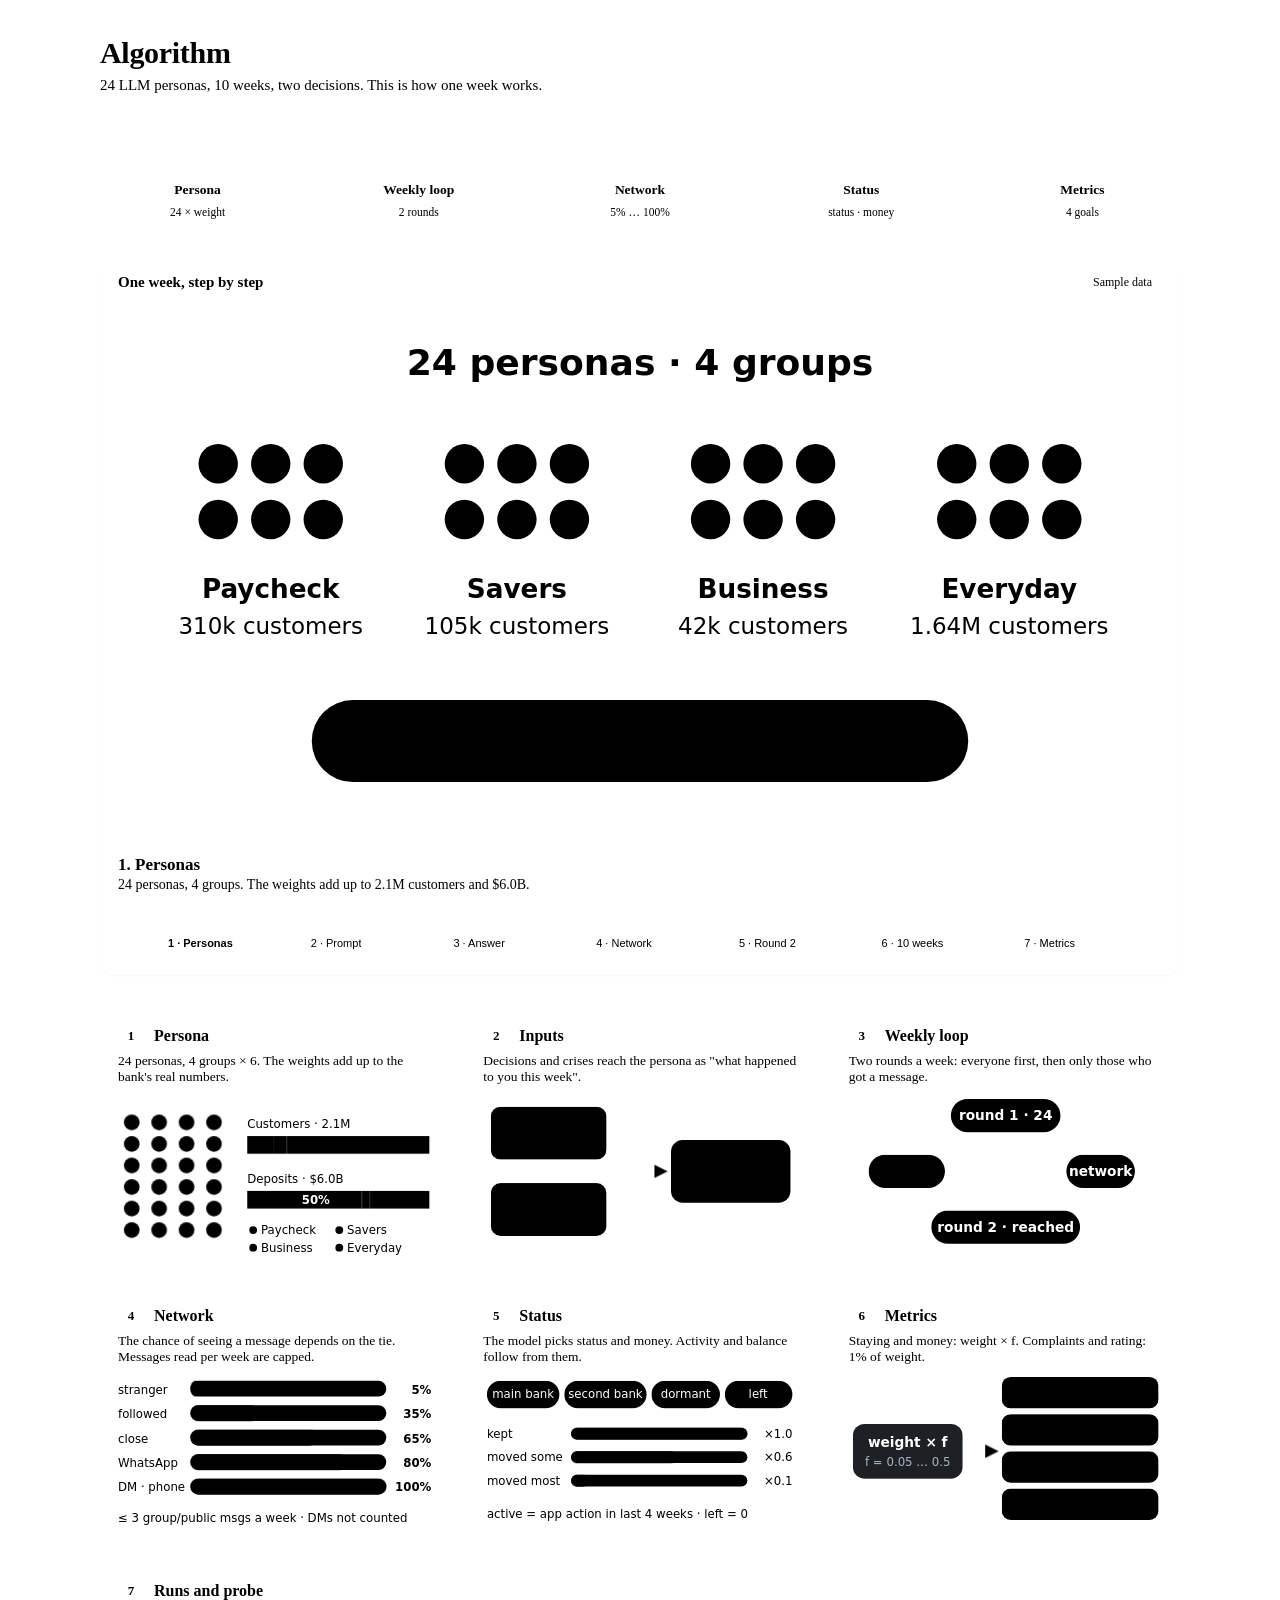
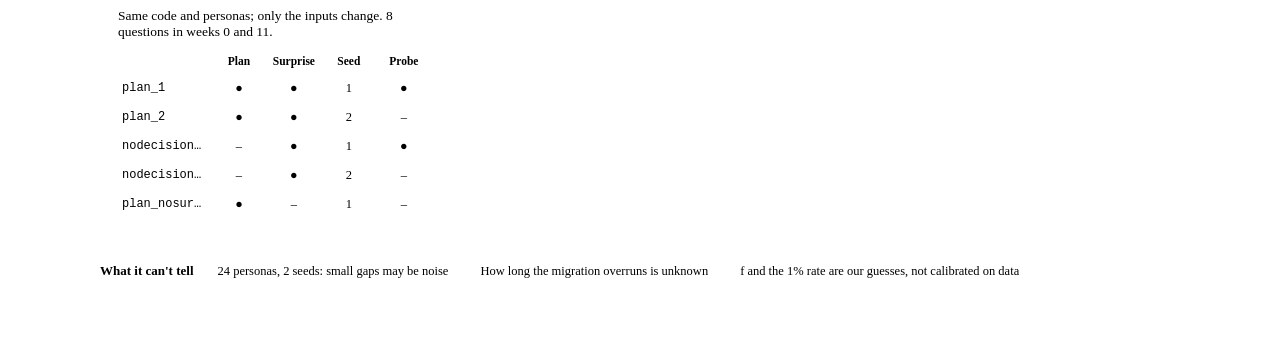
==== commit 77c23193: "tools: translate the viewer into English Every page, the top menu, the server's messages to the page" ====
--- a/code/viewer/algorithms.html
+++ b/code/viewer/algorithms.html
@@ -1,9 +1,9 @@
 <!doctype html>
-<html lang="tr">
+<html lang="en">
 <head>
 <meta charset="utf-8">
 <meta name="viewport" content="width=device-width, initial-scale=1">
-<title>Algoritma</title>
+<title>Algorithm</title>
 <link rel="stylesheet" href="/shell.css">
 <style>
   main { max-width: 1080px; margin: 0 auto; padding: 28px 16px 56px; overflow-x: hidden; }
@@ -133,23 +133,23 @@
 </head>
 <body>
 <main>
-  <h1>Algoritma</h1>
-  <p class="lead">24 LLM personası, 10 hafta, iki karar. Bir hafta şöyle işliyor.</p>
-
-  <nav class="pipe" aria-label="Akış">
-    <button data-go="s-persona" data-scene="0"><span class="ic" style="background:var(--g1)"><svg width="22" height="22" viewBox="0 0 24 24" fill="none" stroke="#fff" stroke-width="2"><circle cx="12" cy="8" r="4"/><path d="M4 21c1.5-4 4.5-6 8-6s6.5 2 8 6"/></svg></span><b>Persona</b><small>24 × ağırlık</small></button>
+  <h1>Algorithm</h1>
+  <p class="lead">24 LLM personas, 10 weeks, two decisions. This is how one week works.</p>
+
+  <nav class="pipe" aria-label="Flow">
+    <button data-go="s-persona" data-scene="0"><span class="ic" style="background:var(--g1)"><svg width="22" height="22" viewBox="0 0 24 24" fill="none" stroke="#fff" stroke-width="2"><circle cx="12" cy="8" r="4"/><path d="M4 21c1.5-4 4.5-6 8-6s6.5 2 8 6"/></svg></span><b>Persona</b><small>24 × weight</small></button>
     <span class="link"></span>
-    <button data-go="s-loop" data-scene="1"><span class="ic" style="background:var(--g2)"><svg width="22" height="22" viewBox="0 0 24 24" fill="none" stroke="#fff" stroke-width="2"><path d="M20 12a8 8 0 0 1-14 5.3M4 12a8 8 0 0 1 14-5.3"/><path d="M18 3v4h-4M6 21v-4h4"/></svg></span><b>Hafta döngüsü</b><small>2 tur</small></button>
+    <button data-go="s-loop" data-scene="1"><span class="ic" style="background:var(--g2)"><svg width="22" height="22" viewBox="0 0 24 24" fill="none" stroke="#fff" stroke-width="2"><path d="M20 12a8 8 0 0 1-14 5.3M4 12a8 8 0 0 1 14-5.3"/><path d="M18 3v4h-4M6 21v-4h4"/></svg></span><b>Weekly loop</b><small>2 rounds</small></button>
     <span class="link"></span>
-    <button data-go="s-net" data-scene="3"><span class="ic" style="background:var(--g4)"><svg width="22" height="22" viewBox="0 0 24 24" fill="none" stroke="#fff" stroke-width="2"><circle cx="12" cy="5" r="2.5"/><circle cx="5" cy="18" r="2.5"/><circle cx="19" cy="18" r="2.5"/><path d="M11 7.3 6.2 15.8M13 7.3l4.8 8.5M7.5 18h9"/></svg></span><b>Ağ</b><small>%5 … %100</small></button>
+    <button data-go="s-net" data-scene="3"><span class="ic" style="background:var(--g4)"><svg width="22" height="22" viewBox="0 0 24 24" fill="none" stroke="#fff" stroke-width="2"><circle cx="12" cy="5" r="2.5"/><circle cx="5" cy="18" r="2.5"/><circle cx="19" cy="18" r="2.5"/><path d="M11 7.3 6.2 15.8M13 7.3l4.8 8.5M7.5 18h9"/></svg></span><b>Network</b><small>5% … 100%</small></button>
     <span class="link"></span>
-    <button data-go="s-state" data-scene="5"><span class="ic" style="background:var(--g3)"><svg width="22" height="22" viewBox="0 0 24 24" fill="none" stroke="#fff" stroke-width="2"><rect x="4" y="4" width="16" height="16" rx="3"/><path d="m8 12 3 3 5-6"/></svg></span><b>Durum</b><small>durum · para</small></button>
+    <button data-go="s-state" data-scene="5"><span class="ic" style="background:var(--g3)"><svg width="22" height="22" viewBox="0 0 24 24" fill="none" stroke="#fff" stroke-width="2"><rect x="4" y="4" width="16" height="16" rx="3"/><path d="m8 12 3 3 5-6"/></svg></span><b>Status</b><small>status · money</small></button>
     <span class="link"></span>
-    <button data-go="s-metrics" data-scene="6"><span class="ic" style="background:var(--g5)"><svg width="22" height="22" viewBox="0 0 24 24" fill="none" stroke="#fff" stroke-width="2"><path d="M5 20V12M10 20V6M15 20v-9M20 20V4"/></svg></span><b>Metrikler</b><small>4 hedef</small></button>
+    <button data-go="s-metrics" data-scene="6"><span class="ic" style="background:var(--g5)"><svg width="22" height="22" viewBox="0 0 24 24" fill="none" stroke="#fff" stroke-width="2"><path d="M5 20V12M10 20V6M15 20v-9M20 20V4"/></svg></span><b>Metrics</b><small>4 goals</small></button>
   </nav>
 
-  <section class="player" aria-label="Bir haftanın animasyonu" tabindex="-1">
-    <div class="top"><h2>Bir hafta, adım adım</h2><span class="src" id="src">Örnek veri</span></div>
+  <section class="player" aria-label="Animation of one week" tabindex="-1">
+    <div class="top"><h2>One week, step by step</h2><span class="src" id="src">Sample data</span></div>
     <svg id="stage" class="final" viewBox="0 0 640 340" role="img" aria-labelledby="capTitle">
       <defs>
         <marker id="ah" viewBox="0 0 10 10" refX="8" refY="5" markerWidth="7" markerHeight="7" orient="auto"><path d="M0,0 L10,5 L0,10 z" style="fill:var(--faint)"/></marker>
@@ -158,7 +158,7 @@
     </svg>
     <div class="cap" aria-live="polite"><b id="capTitle"></b><span id="capLine"></span></div>
     <div class="ctrl">
-      <button class="pp" id="pp" aria-label="Oynat"></button>
+      <button class="pp" id="pp" aria-label="Play"></button>
       <div class="dots" id="dots"></div>
     </div>
   </section>
@@ -166,59 +166,59 @@
   <div class="grid">
     <article class="step" id="s-persona">
       <header><span class="n">1</span><h3>Persona</h3></header>
-      <p>24 persona, 4 grup × 6. Ağırlıkların toplamı bankanın gerçek rakamlarını verir.</p>
-      <svg class="viz" viewBox="0 0 320 166" role="img" aria-label="Grupların müşteri ve mevduat payı">
+      <p>24 personas, 4 groups × 6. The weights add up to the bank's real numbers.</p>
+      <svg class="viz" viewBox="0 0 320 166" role="img" aria-label="Customer and deposit share by group">
         <g id="pdots"></g>
-        <text x="132" y="36" class="t-xs t-mu">Müşteri · 2,1 M</text>
+        <text x="132" y="36" class="t-xs t-mu">Customers · 2.1M</text>
         <g class="a ol" style="animation:gx .8s ease .5s both">
           <rect x="132" y="44" width="27.5" height="18" class="f1"/><rect x="159.5" y="44" width="9.3" height="18" class="f2"/><rect x="168.8" y="44" width="3.7" height="18" class="f3"/><rect x="172.5" y="44" width="145.5" height="18" class="f4"/>
         </g>
-        <text x="132" y="92" class="t-xs t-mu">Mevduat · $6,0 B</text>
+        <text x="132" y="92" class="t-xs t-mu">Deposits · $6.0B</text>
         <g class="a ol" style="animation:gx .8s ease .9s both">
           <rect x="132" y="100" width="23.5" height="18" class="f1"/><rect x="155.5" y="100" width="93.4" height="18" class="f2"/><rect x="248.9" y="100" width="8" height="18" class="f3"/><rect x="256.9" y="100" width="61.1" height="18" class="f4"/>
         </g>
-        <text x="202" y="113" class="t-xs t-w" text-anchor="middle" style="animation:fade .4s ease 1.6s both;font-weight:700">%50</text>
-        <g class="t-xs t-mu"><circle cx="138" cy="140" r="4" class="f1"/><text x="146" y="144">Maaşlı</text><circle cx="200" cy="140" r="4" class="f2"/><text x="208" y="144">Tasarruf</text><circle cx="266" cy="140" r="4" class="f3"/><text x="274" y="144">Esnaf</text><circle cx="138" cy="158" r="4" class="f4"/><text x="146" y="162">Gündelik</text></g>
+        <text x="202" y="113" class="t-xs t-w" text-anchor="middle" style="animation:fade .4s ease 1.6s both;font-weight:700">50%</text>
+        <g class="t-xs t-mu"><circle cx="138" cy="140" r="4" class="f1"/><text x="146" y="144">Paycheck</text><circle cx="226" cy="140" r="4" class="f2"/><text x="234" y="144">Savers</text><circle cx="138" cy="158" r="4" class="f3"/><text x="146" y="162">Business</text><circle cx="226" cy="158" r="4" class="f4"/><text x="234" y="162">Everyday</text></g>
       </svg>
     </article>
 
     <article class="step" id="s-input">
-      <header><span class="n">2</span><h3>Girdiler</h3></header>
-      <p>Karar ve kriz, personaya "bu hafta sana ne oldu" diye anlatılır.</p>
-      <svg class="viz" viewBox="0 0 320 160" role="img" aria-label="Karar dosyası ve kriz duyurusu olgulara dönüşür">
+      <header><span class="n">2</span><h3>Inputs</h3></header>
+      <p>Decisions and crises reach the persona as "what happened to you this week".</p>
+      <svg class="viz" viewBox="0 0 320 160" role="img" aria-label="Decision file and crisis notice turn into facts">
         <defs><marker id="ah2" viewBox="0 0 10 10" refX="8" refY="5" markerWidth="7" markerHeight="7" orient="auto"><path d="M0,0 L10,5 L0,10 z" style="fill:var(--faint)"/></marker></defs>
-        <g class="a" style="animation:rise .5s ease .1s both"><rect x="8" y="14" width="118" height="54" rx="10" class="fpanel"/><text x="22" y="38" class="t-sm" style="font-weight:600">Karar dosyası</text><text x="22" y="56" class="t-xs t-mu">menü · ≤ $4M ✓</text></g>
-        <g class="a" style="animation:rise .5s ease .35s both"><rect x="8" y="92" width="118" height="54" rx="10" class="fpanel"/><text x="22" y="116" class="t-sm" style="font-weight:600">Kriz duyurusu</text><text x="22" y="134" class="t-xs t-mu">metin + etkiler</text></g>
+        <g class="a" style="animation:rise .5s ease .1s both"><rect x="8" y="14" width="118" height="54" rx="10" class="fpanel"/><text x="22" y="38" class="t-sm" style="font-weight:600">Decision file</text><text x="22" y="56" class="t-xs t-mu">menu · ≤ $4M ✓</text></g>
+        <g class="a" style="animation:rise .5s ease .35s both"><rect x="8" y="92" width="118" height="54" rx="10" class="fpanel"/><text x="22" y="116" class="t-sm" style="font-weight:600">Crisis notice</text><text x="22" y="134" class="t-xs t-mu">text + effects</text></g>
         <path d="M128 41 C 160 41, 160 80, 186 80 M128 119 C 160 119, 160 80, 186 80" class="arrow" marker-end="url(#ah2)"/>
         <circle r="4" class="fa hopdot" cx="128" cy="41" style="--dx:58px;--dy:39px;animation:hop 1.2s ease-in 1s infinite"/>
         <circle r="4" class="fa hopdot" cx="128" cy="119" style="--dx:58px;--dy:-39px;animation:hop 1.2s ease-in 1.5s infinite"/>
-        <g class="a" style="animation:pop .5s ease .8s both"><rect x="192" y="48" width="122" height="64" rx="12" class="fsoft"/><text x="253" y="74" text-anchor="middle" class="t-sm" style="font-weight:600;fill:var(--accent-text)">Bu hafta</text><text x="253" y="93" text-anchor="middle" class="t-sm" style="font-weight:600;fill:var(--accent-text)">sana ne oldu</text></g>
+        <g class="a" style="animation:pop .5s ease .8s both"><rect x="192" y="48" width="122" height="64" rx="12" class="fsoft"/><text x="253" y="74" text-anchor="middle" class="t-sm" style="font-weight:600;font-size:13px;fill:var(--accent-text)">What happened</text><text x="253" y="93" text-anchor="middle" class="t-sm" style="font-weight:600;font-size:13px;fill:var(--accent-text)">this week</text></g>
       </svg>
     </article>
 
     <article class="step" id="s-loop">
-      <header><span class="n">3</span><h3>Hafta döngüsü</h3></header>
-      <p>Her hafta iki tur: önce herkes, sonra yalnız mesaj alanlar.</p>
-      <svg class="viz" viewBox="0 0 320 160" role="img" aria-label="İki turlu hafta döngüsü">
+      <header><span class="n">3</span><h3>Weekly loop</h3></header>
+      <p>Two rounds a week: everyone first, then only those who got a message.</p>
+      <svg class="viz" viewBox="0 0 320 160" role="img" aria-label="Two-round weekly loop">
         <circle cx="160" cy="80" r="56" class="edge" style="stroke-dasharray:5 6"/>
         <g style="transform-origin:160px 80px;animation:spin 6s linear infinite"><circle cx="160" cy="24" r="6" class="fa"/></g>
-        <g class="a" style="animation:pop .4s ease .1s both"><rect x="112" y="6" width="96" height="34" rx="17" class="f1"/><text x="160" y="28" text-anchor="middle" class="t-sm t-w" style="font-weight:600">1. tur · 24</text></g>
-        <g class="a" style="animation:pop .4s ease .4s both"><rect x="222" y="63" width="70" height="34" rx="17" class="f4"/><text x="257" y="85" text-anchor="middle" class="t-sm t-w" style="font-weight:600">ağ</text></g>
-        <g class="a" style="animation:pop .4s ease .7s both"><rect x="104" y="120" width="112" height="34" rx="17" class="f2"/><text x="160" y="142" text-anchor="middle" class="t-sm t-w" style="font-weight:600">2. tur · alıcılar</text></g>
-        <g class="a" style="animation:pop .4s ease 1s both"><rect x="20" y="63" width="78" height="34" rx="17" class="fhover"/><text x="59" y="85" text-anchor="middle" class="t-xs t-mu">→ hafta+1</text></g>
+        <g class="a" style="animation:pop .4s ease .1s both"><rect x="104" y="6" width="112" height="34" rx="17" class="f1"/><text x="160" y="28" text-anchor="middle" class="t-sm t-w" style="font-weight:600">round 1 · 24</text></g>
+        <g class="a" style="animation:pop .4s ease .4s both"><rect x="222" y="63" width="70" height="34" rx="17" class="f4"/><text x="257" y="85" text-anchor="middle" class="t-sm t-w" style="font-weight:600">network</text></g>
+        <g class="a" style="animation:pop .4s ease .7s both"><rect x="84" y="120" width="152" height="34" rx="17" class="f2"/><text x="160" y="142" text-anchor="middle" class="t-sm t-w" style="font-weight:600">round 2 · reached</text></g>
+        <g class="a" style="animation:pop .4s ease 1s both"><rect x="20" y="63" width="78" height="34" rx="17" class="fhover"/><text x="59" y="85" text-anchor="middle" class="t-xs t-mu">→ week+1</text></g>
       </svg>
     </article>
 
     <article class="step" id="s-net">
-      <header><span class="n">4</span><h3>Ağ</h3></header>
-      <p>Mesajı görme şansı ilişkiye bağlı. Haftada okunabilen mesaj sayısı sınırlı.</p>
-      <svg class="viz" viewBox="0 0 320 160" role="img" aria-label="İlişkiye göre görülme olasılıkları"><g id="netbars"></g></svg>
+      <header><span class="n">4</span><h3>Network</h3></header>
+      <p>The chance of seeing a message depends on the tie. Messages read per week are capped.</p>
+      <svg class="viz" viewBox="0 0 320 160" role="img" aria-label="Chance of seeing a message, by tie"><g id="netbars"></g></svg>
     </article>
 
     <article class="step" id="s-state">
-      <header><span class="n">5</span><h3>Durum</h3></header>
-      <p>Model durumunu ve parasını seçer. Aktiflik ve bakiye bundan hesaplanır.</p>
-      <svg class="viz" viewBox="0 0 320 160" role="img" aria-label="Durum seçenekleri ve para çarpanları">
+      <header><span class="n">5</span><h3>Status</h3></header>
+      <p>The model picks status and money. Activity and balance follow from them.</p>
+      <svg class="viz" viewBox="0 0 320 160" role="img" aria-label="Status options and money multipliers">
         <g class="t-xs">
           <g class="a" style="animation:pop .35s ease .1s both"><rect x="4" y="8" width="74" height="28" rx="14" class="f1"/><text x="41" y="26" text-anchor="middle" class="t-w">main bank</text></g>
           <g class="a" style="animation:pop .35s ease .25s both"><rect x="83" y="8" width="84" height="28" rx="14" class="f2"/><text x="125" y="26" text-anchor="middle" class="t-w">second bank</text></g>
@@ -226,35 +226,35 @@
           <g class="a" style="animation:pop .35s ease .55s both"><rect x="247" y="8" width="69" height="28" rx="14" class="f5"/><text x="281" y="26" text-anchor="middle" class="t-w">left</text></g>
         </g>
         <g class="t-xs">
-          <text x="4" y="66" class="t-mu">kept</text><rect x="90" y="56" width="180" height="12" rx="6" class="fhover"/><rect x="90" y="56" width="180" height="12" rx="6" class="fgood a ol" style="animation:gx .7s ease .7s both"/><text x="316" y="66" text-anchor="end">×1,0</text>
-          <text x="4" y="90" class="t-mu">moved some</text><rect x="90" y="80" width="180" height="12" rx="6" class="fhover"/><rect x="90" y="80" width="108" height="12" rx="6" class="f3 a ol" style="animation:gx .7s ease .9s both"/><text x="316" y="90" text-anchor="end">×0,6</text>
-          <text x="4" y="114" class="t-mu">moved most</text><rect x="90" y="104" width="180" height="12" rx="6" class="fhover"/><rect x="90" y="104" width="18" height="12" rx="6" class="fbad a ol" style="animation:gx .7s ease 1.1s both"/><text x="316" y="114" text-anchor="end">×0,1</text>
+          <text x="4" y="66" class="t-mu">kept</text><rect x="90" y="56" width="180" height="12" rx="6" class="fhover"/><rect x="90" y="56" width="180" height="12" rx="6" class="fgood a ol" style="animation:gx .7s ease .7s both"/><text x="316" y="66" text-anchor="end">×1.0</text>
+          <text x="4" y="90" class="t-mu">moved some</text><rect x="90" y="80" width="180" height="12" rx="6" class="fhover"/><rect x="90" y="80" width="108" height="12" rx="6" class="f3 a ol" style="animation:gx .7s ease .9s both"/><text x="316" y="90" text-anchor="end">×0.6</text>
+          <text x="4" y="114" class="t-mu">moved most</text><rect x="90" y="104" width="180" height="12" rx="6" class="fhover"/><rect x="90" y="104" width="18" height="12" rx="6" class="fbad a ol" style="animation:gx .7s ease 1.1s both"/><text x="316" y="114" text-anchor="end">×0.1</text>
         </g>
-        <text x="4" y="148" class="t-xs t-mu" style="animation:fade .5s ease 1.4s both">aktif = son 4 haftada uygulama eylemi · left = 0</text>
+        <text x="4" y="148" class="t-xs t-mu" style="animation:fade .5s ease 1.4s both">active = app action in last 4 weeks · left = 0</text>
       </svg>
     </article>
 
     <article class="step" id="s-metrics">
-      <header><span class="n">6</span><h3>Metrikler</h3></header>
-      <p>Kalma ve para: ağırlık × f. Şikâyet ve puan: ağırlığın %1'i.</p>
-      <svg class="viz" viewBox="0 0 320 160" role="img" aria-label="Ağırlıklı toplamdan dört hedefe">
+      <header><span class="n">6</span><h3>Metrics</h3></header>
+      <p>Staying and money: weight × f. Complaints and rating: 1% of weight.</p>
+      <svg class="viz" viewBox="0 0 320 160" role="img" aria-label="From weighted sum to the four goals">
         <defs><marker id="ah3" viewBox="0 0 10 10" refX="8" refY="5" markerWidth="7" markerHeight="7" orient="auto"><path d="M0,0 L10,5 L0,10 z" style="fill:var(--faint)"/></marker></defs>
-        <g class="a" style="animation:rise .5s ease .1s both"><rect x="4" y="52" width="112" height="56" rx="12" class="fdark"/><text x="60" y="76" text-anchor="middle" class="t-sm t-w" style="font-weight:600">ağırlık × f</text><text x="60" y="95" text-anchor="middle" class="t-xs" style="fill:#aab4c0">f = 0,05 … 0,5</text></g>
+        <g class="a" style="animation:rise .5s ease .1s both"><rect x="4" y="52" width="112" height="56" rx="12" class="fdark"/><text x="60" y="76" text-anchor="middle" class="t-sm t-w" style="font-weight:600">weight × f</text><text x="60" y="95" text-anchor="middle" class="t-xs" style="fill:#aab4c0">f = 0.05 … 0.5</text></g>
         <path d="M118 80 H150" class="arrow" marker-end="url(#ah3)"/>
         <g class="t-xs">
-          <g class="a" style="animation:rise .4s ease .5s both"><rect x="156" y="4" width="160" height="32" rx="9" class="fsoft"/><text x="168" y="25" style="font-weight:600">Aktif müşteri</text><text x="306" y="25" text-anchor="end" class="t-mu">≥ %98</text></g>
-          <g class="a" style="animation:rise .4s ease .65s both"><rect x="156" y="42" width="160" height="32" rx="9" class="fsoft"/><text x="168" y="63" style="font-weight:600">Mevduat</text><text x="306" y="63" text-anchor="end" class="t-mu">≥ %97</text></g>
-          <g class="a" style="animation:rise .4s ease .8s both"><rect x="156" y="80" width="160" height="32" rx="9" class="fsoft"/><text x="168" y="101" style="font-weight:600">App Store</text><text x="306" y="101" text-anchor="end" class="t-mu">≥ 4,3</text></g>
-          <g class="a" style="animation:rise .4s ease .95s both"><rect x="156" y="118" width="160" height="32" rx="9" class="fsoft"/><text x="168" y="139" style="font-weight:600">CFPB şikâyeti</text><text x="306" y="139" text-anchor="end" class="t-mu">≤ 240/ay</text></g>
+          <g class="a" style="animation:rise .4s ease .5s both"><rect x="156" y="4" width="160" height="32" rx="9" class="fsoft"/><text x="168" y="25" style="font-weight:600">Active</text><text x="306" y="25" text-anchor="end" class="t-mu">≥ 98%</text></g>
+          <g class="a" style="animation:rise .4s ease .65s both"><rect x="156" y="42" width="160" height="32" rx="9" class="fsoft"/><text x="168" y="63" style="font-weight:600">Deposits</text><text x="306" y="63" text-anchor="end" class="t-mu">≥ 97%</text></g>
+          <g class="a" style="animation:rise .4s ease .8s both"><rect x="156" y="80" width="160" height="32" rx="9" class="fsoft"/><text x="168" y="101" style="font-weight:600">App Store</text><text x="306" y="101" text-anchor="end" class="t-mu">≥ 4.3</text></g>
+          <g class="a" style="animation:rise .4s ease .95s both"><rect x="156" y="118" width="160" height="32" rx="9" class="fsoft"/><text x="168" y="139" style="font-weight:600">CFPB</text><text x="306" y="139" text-anchor="end" class="t-mu">≤ 240/mo</text></g>
         </g>
       </svg>
     </article>
 
     <article class="step" id="s-runs">
-      <header><span class="n">7</span><h3>Koşular ve anket</h3></header>
-      <p>Aynı kod ve personalar; yalnız girdi değişir. 8 soru: 0. ve 11. hafta.</p>
+      <header><span class="n">7</span><h3>Runs and probe</h3></header>
+      <p>Same code and personas; only the inputs change. 8 questions in weeks 0 and 11.</p>
       <div class="runs viz">
-        <div class="h"></div><div class="h">Karar</div><div class="h">Sürpriz</div><div class="h">Seed</div><div class="h">Anket</div>
+        <div class="h"></div><div class="h">Plan</div><div class="h">Surprise</div><div class="h">Seed</div><div class="h">Probe</div>
         <div class="r" style="animation-delay:.1s">plan_1</div><div class="r y" style="animation-delay:.1s">●</div><div class="r y" style="animation-delay:.1s">●</div><div class="r" style="animation-delay:.1s">1</div><div class="r y" style="animation-delay:.1s">●</div>
         <div class="r" style="animation-delay:.25s">plan_2</div><div class="r y" style="animation-delay:.25s">●</div><div class="r y" style="animation-delay:.25s">●</div><div class="r" style="animation-delay:.25s">2</div><div class="r no" style="animation-delay:.25s">–</div>
         <div class="r" style="animation-delay:.4s">nodecision_1</div><div class="r no" style="animation-delay:.4s">–</div><div class="r y" style="animation-delay:.4s">●</div><div class="r" style="animation-delay:.4s">1</div><div class="r y" style="animation-delay:.4s">●</div>
@@ -264,7 +264,7 @@
     </article>
   </div>
 
-  <div class="limits"><b>Ne söyleyemez</b><span>24 persona, 2 seed: küçük fark gürültü olabilir</span><span>Göçün kaç saat uzayacağı bilinmiyor</span><span>f ve %1 oranları bizim tahminimiz, veriyle kalibre edilmedi</span></div>
+  <div class="limits"><b>What it can't tell</b><span>24 personas, 2 seeds: small gaps may be noise</span><span>How long the migration overruns is unknown</span><span>f and the 1% rate are our guesses, not calibrated on data</span></div>
 </main>
 
 <script>
@@ -280,7 +280,7 @@
     return n;
   };
   const an = (name, dur, delay) => `animation:${name} ${dur}s ease ${delay}s both`;
-  const nf = (v, d) => Number(v).toLocaleString("tr-TR", { minimumFractionDigits: d, maximumFractionDigits: d });
+  const nf = (v, d) => Number(v).toLocaleString("en-US", { minimumFractionDigits: d, maximumFractionDigits: d });
   const clamp = (x) => Math.max(0, Math.min(1, x));
   const ease = (x) => 1 - Math.pow(1 - clamp(x), 3);
 
@@ -300,26 +300,26 @@
 
   /* ---------- Scenes ---------- */
   const SCENES = [
-    { title: "Personalar", line: "24 persona, 4 grup. Ağırlıkların toplamı 2,1 M müşteri ve $6,0 B.", dur: 5, build(g) {
-      E("text", { x: 320, y: 50, "text-anchor": "middle", class: "t-big", style: an("fade", .5, 0) }, g, "24 persona · 4 grup");
-      const groups = [["Maaşlı", "310 bin"], ["Tasarruf", "105 bin"], ["Esnaf", "42 bin"], ["Gündelik", "1,64 M"]];
+    { title: "Personas", line: "24 personas, 4 groups. The weights add up to 2.1M customers and $6.0B.", dur: 5, build(g) {
+      E("text", { x: 320, y: 50, "text-anchor": "middle", class: "t-big", style: an("fade", .5, 0) }, g, "24 personas · 4 groups");
+      const groups = [["Paycheck", "310k"], ["Savers", "105k"], ["Business", "42k"], ["Everyday", "1.64M"]];
       groups.forEach(([name, w], gi) => {
         const cx = 95 + gi * 150;
         for (let k = 0; k < 6; k++)
           E("circle", { cx: cx - 32 + (k % 3) * 32, cy: 104 + Math.floor(k / 3) * 34, r: 12, class: `f${gi + 1} a`,
                         style: an("pop", .4, .3 + (gi * 6 + k) * .05) }, g);
         E("text", { x: cx, y: 186, "text-anchor": "middle", class: "t-md", style: an("fade", .4, 1.7 + gi * .12) }, g, name);
-        E("text", { x: cx, y: 208, "text-anchor": "middle", class: "t-sm t-mu", style: an("fade", .4, 1.9 + gi * .12) }, g, w + " müşteri");
+        E("text", { x: cx, y: 208, "text-anchor": "middle", class: "t-sm t-mu", style: an("fade", .4, 1.9 + gi * .12) }, g, w + " customers");
       });
       const pill = E("g", { class: "a", style: an("pop", .5, 2.8) }, g);
       E("rect", { x: 120, y: 248, width: 400, height: 50, rx: 25, class: "fsoft" }, pill);
-      E("text", { x: 320, y: 280, "text-anchor": "middle", class: "t-md", style: "fill:var(--accent-text)" }, pill, "Σ ağırlık = 2,1 M müşteri · $6,0 B mevduat");
+      E("text", { x: 320, y: 280, "text-anchor": "middle", class: "t-md", style: "fill:var(--accent-text)" }, pill, "Σ weight = 2.1M customers · $6.0B deposits");
     }},
-    { title: "Prompt", line: "Her persona kendi haftasını okur. Karar mesajı yalnız hedefteyse, haftasından itibaren.", dur: 6, build(g) {
+    { title: "Prompt", line: "Each persona reads its own week. It sees a decision message only if targeted, from that week on.", dur: 6, build(g) {
       E("rect", { x: 24, y: 30, width: 312, height: 280, rx: 14, class: "fpanel a", style: an("fade", .4, 0) }, g);
-      E("text", { x: 46, y: 64, class: "t-md", style: an("fade", .4, .1) }, g, "Prompt · 6. hafta");
-      const rows = [["Takvim · 7–13 Aralık", "f3"], ["Duyurular · kelimesi kelimesine", "f4"], ["Karar mesajı · hedefteyse", "fa"],
-                    ["Bu hafta sana ne oldu", "f2"], ["Arkadaşlardan mesajlar", "f5"]];
+      E("text", { x: 46, y: 64, class: "t-md", style: an("fade", .4, .1) }, g, "Prompt · week 6");
+      const rows = [["Calendar · Dec 7–13", "f3"], ["Notices · word for word", "f4"], ["Decision message · if targeted", "fa"],
+                    ["What happened to you this week", "f2"], ["Messages from friends", "f5"]];
       rows.forEach(([text, c], i) => {
         const r = E("g", { class: "a", style: an("rise", .45, .35 + i * .35) }, g);
         E("rect", { x: 46, y: 86 + i * 44, width: 6, height: 26, rx: 3, class: c }, r);
@@ -332,15 +332,15 @@
       E("text", { x: 480, y: 176, "text-anchor": "middle", class: "t-md t-w", style: an("fade", .3, .5) }, g, "Persona");
       E("path", { d: "M480 222 V244", class: "arrow", "marker-end": "url(#ah)", style: an("fade", .3, 3.9) }, g);
       const llm = E("g", { class: "a", style: an("pop", .45, 4) }, g);
-      E("rect", { x: 410, y: 250, width: 140, height: 40, rx: 20, class: "fdark" }, llm);
-      E("text", { x: 480, y: 276, "text-anchor": "middle", class: "t-sm t-w", style: "font-weight:600" }, llm, "LLM · JSON şeması");
+      E("rect", { x: 395, y: 250, width: 170, height: 40, rx: 20, class: "fdark" }, llm);
+      E("text", { x: 480, y: 276, "text-anchor": "middle", class: "t-sm t-w", style: "font-weight:600" }, llm, "LLM · JSON schema");
     }},
-    { title: "Cevap", line: "Model JSON döner: önce neden, sonra durum, para, ruh hali ve en çok 2 mesaj.", dur: 6, build(g) {
+    { title: "Answer", line: "The model returns JSON: reason first, then status, money, mood and at most 2 messages.", dur: 6, build(g) {
       E("circle", { cx: 92, cy: 170, r: 44, class: "f1 a", style: an("pop", .4, 0) }, g);
       E("text", { x: 92, y: 176, "text-anchor": "middle", class: "t-md t-w" }, g, "Persona");
       E("path", { d: "M140 170 H228", class: "arrow", "marker-end": "url(#ah)", style: an("fade", .3, .2) }, g);
       E("rect", { x: 236, y: 34, width: 380, height: 274, rx: 14, class: "fdark a", style: an("fade", .4, .1) }, g);
-      E("text", { x: 616, y: 26, "text-anchor": "end", class: "t-sm t-mu" }, g, "örnek cevap, gerçek kayıt değil");
+      E("text", { x: 616, y: 26, "text-anchor": "end", class: "t-sm t-mu" }, g, "example answer, not a logged one");
       const L = [[["{", ""]], [["  \"reason\": ", "t-key"], ["\"Pay arrived; app frozen.\",", "t-str"]],
                  [["  \"status\": ", "t-key"], ["\"main bank\",", "t-str"]], [["  \"money\": ", "t-key"], ["\"kept\",", "t-str"]],
                  [["  \"mood\": ", "t-key"], ["\"worried\",", "t-str"]], [["  \"app_rating\": ", "t-key"], ["3,", "t-num"]],
@@ -351,20 +351,20 @@
                                  style: `animation:type .45s steps(18) ${.5 + i * .45}s both` }, g);
         parts.forEach(([s, c]) => E("tspan", c ? { class: c } : {}, line, s));
       });
-      E("text", { x: 426, y: 330, "text-anchor": "middle", class: "t-xs t-mu", style: an("fade", .4, 4.6) }, g, "her durum calls.jsonl'deki bir çağrıya dayanır");
+      E("text", { x: 426, y: 330, "text-anchor": "middle", class: "t-xs t-mu", style: an("fade", .4, 4.6) }, g, "every status traces to a call in calls.jsonl");
     }},
-    { title: "Ağ", line: "Mesajı görme şansı ilişkiye bağlı. Haftada okunabilen mesaj sayısı sınırlı.", dur: 6, build(g) {
+    { title: "Network", line: "The chance of seeing a message depends on the tie. Messages read per week are capped.", dur: 6, build(g) {
       const s = DATA.settings, cx = 320, cy = 150;
-      const R = [{ x: 82, y: 66, l: "yabancı", p: s.stranger_probability, seen: false, up: true },
-                 { x: 558, y: 66, l: "takip edilen", p: s.following_probability, seen: false, up: true },
-                 { x: 82, y: 262, l: "yakın arkadaş", p: s.close_friend_probability, seen: true },
-                 { x: 558, y: 262, l: "WhatsApp grubu", p: s.whatsapp_probability, seen: true },
-                 { x: 320, y: 290, l: "DM · telefon", p: 1, seen: true, side: true }];
+      const R = [{ x: 82, y: 66, l: "stranger", p: s.stranger_probability, seen: false, up: true },
+                 { x: 558, y: 66, l: "followed", p: s.following_probability, seen: false, up: true },
+                 { x: 82, y: 262, l: "close friend", p: s.close_friend_probability, seen: true },
+                 { x: 558, y: 262, l: "WhatsApp group", p: s.whatsapp_probability, seen: true },
+                 { x: 320, y: 290, l: "DM · phone", p: 1, seen: true, side: true }];
       R.forEach((r, i) => E("line", { x1: cx, y1: cy, x2: r.x, y2: r.y, class: "edge", style: an("fade", .4, .2 + i * .1) }, g));
       R.forEach((r, i) => {
         const mx = (cx + r.x) / 2, my = (cy + r.y) / 2, pill = E("g", { class: "a", style: an("pop", .35, .8 + i * .1) }, g);
         E("rect", { x: mx - 26, y: my - 14, width: 52, height: 26, rx: 13, class: "fpanel" }, pill);
-        E("text", { x: mx, y: my + 5, "text-anchor": "middle", class: "t-sm", style: "font-weight:700" }, pill, "%" + Math.round(r.p * 100));
+        E("text", { x: mx, y: my + 5, "text-anchor": "middle", class: "t-sm", style: "font-weight:700" }, pill, Math.round(r.p * 100) + "%");
       });
       R.forEach((r, i) => {
         E("circle", { cx: r.x, cy: r.y, r: 22, class: "miss a", style: an("pop", .35, .1 + i * .08) }, g);
@@ -380,13 +380,13 @@
         E("text", { ...lbl, class: "t-sm t-mu", style: an("fade", .3, .4 + i * .1) }, g, r.l);
       });
       E("circle", { cx, cy, r: 30, class: "f4 a", style: an("pop", .4, 0) }, g);
-      E("text", { x: cx, y: cy + 5, "text-anchor": "middle", class: "t-sm t-w", style: "font-weight:600" }, g, "mesaj");
+      E("text", { x: cx, y: cy + 5, "text-anchor": "middle", class: "t-sm t-w", style: "font-weight:600" }, g, "msg");
       const cap = E("g", { class: "a", style: an("rise", .4, 4.4) }, g);
-      E("rect", { x: 170, y: 6, width: 300, height: 30, rx: 15, class: "fhover" }, cap);
+      E("rect", { x: 150, y: 6, width: 340, height: 30, rx: 15, class: "fhover" }, cap);
       E("text", { x: 320, y: 26, "text-anchor": "middle", class: "t-xs" }, cap,
-        `haftada ≤ ${s.max_peer_messages} grup/genel mesaj · DM hep ulaşır`);
+        `≤ ${s.max_peer_messages} group/public msgs a week · DMs always arrive`);
     }},
-    { title: "2. tur", line: "Yalnız yeni mesaj alanlar tekrar sorulur. Haftanın sonucu son cevaptır.", dur: 5.5, build(g) {
+    { title: "Round 2", line: "Only those with new messages are asked again. The last answer is the week's result.", dur: 5.5, build(g) {
       const hit = new Set(DATA.round2);
       for (let i = 0; i < 24; i++) {
         const x = 152 + (i % 8) * 48, y = 76 + Math.floor(i / 8) * 50, on = hit.has(i);
@@ -400,19 +400,19 @@
       }
       const p1 = E("g", { class: "a", style: an("rise", .4, .7) }, g);
       E("rect", { x: 96, y: 222, width: 210, height: 40, rx: 20, class: "f1" }, p1);
-      E("text", { x: 201, y: 248, "text-anchor": "middle", class: "t-sm t-w", style: "font-weight:600" }, p1, "1. tur · 24 çağrı");
+      E("text", { x: 201, y: 248, "text-anchor": "middle", class: "t-sm t-w", style: "font-weight:600" }, p1, "round 1 · 24 calls");
       const p2 = E("g", { class: "a", style: an("rise", .4, 2.4) }, g);
       E("rect", { x: 334, y: 222, width: 210, height: 40, rx: 20, class: "f2" }, p2);
-      E("text", { x: 439, y: 248, "text-anchor": "middle", class: "t-sm t-w", style: "font-weight:600" }, p2, `2. tur · ${hit.size} çağrı`);
+      E("text", { x: 439, y: 248, "text-anchor": "middle", class: "t-sm t-w", style: "font-weight:600" }, p2, `round 2 · ${hit.size} calls`);
       E("path", { d: "M540 270 C 560 318, 120 318, 100 278", class: "arrow", "marker-end": "url(#ah)", style: an("fade", .5, 3.6) }, g);
-      E("text", { x: 320, y: 332, "text-anchor": "middle", class: "t-xs t-mu", style: an("fade", .4, 3.8) }, g, "2. tur mesajları → gelecek haftanın 1. turu");
+      E("text", { x: 320, y: 332, "text-anchor": "middle", class: "t-xs t-mu", style: an("fade", .4, 3.8) }, g, "round 2 messages → next week's round 1");
       E("text", { x: 320, y: 30, "text-anchor": "middle", class: "t-xs t-mu", style: an("fade", .4, 2.2) }, g,
-        DATA.live ? `${DATA.round2Week}. hafta, gerçek koşu` : "örnek hafta");
+        DATA.live ? `week ${DATA.round2Week}, real run` : "sample week");
     }},
-    { title: "10 hafta", line: "Durumlar hafta hafta kaydedilir. 6. haftada göç var: uygulama 36 saat salt okunur.", dur: 7, build(g) {
+    { title: "10 weeks", line: "Statuses are saved week by week. Week 6 has the migration: the app is read-only for 36 hours.", dur: 7, build(g) {
       const x0 = 74, step = 54, base = 262, sc = 196 / 24;
       E("rect", { x: x0 + 5 * step - 9, y: 44, width: 54, height: 222, rx: 8, class: "fband a", style: an("fade", .4, .2) }, g);
-      E("text", { x: x0 + 5 * step + 18, y: 60, "text-anchor": "middle", class: "t-sm twarn", style: `font-weight:700;${an("fade", .4, .3)}` }, g, "Göç");
+      E("text", { x: x0 + 5 * step + 18, y: 60, "text-anchor": "middle", class: "t-sm twarn", style: `font-weight:700;${an("fade", .4, .3)}` }, g, "Migration");
       const leg = E("g", { class: "t-xs", style: an("fade", .4, 0) }, g);
       STATUSES.forEach((s, i) => {
         E("rect", { x: 74 + i * 116, y: 12, width: 12, height: 12, rx: 3, class: STATUS_CLS[i] }, leg);
@@ -429,20 +429,20 @@
         E("text", { x: x0 + w * step + 18, y: base + 20, "text-anchor": "middle", class: "t-sm t-mu" }, g, w + 1);
       });
       const by = {};
-      DATA.decisions.forEach((w, i) => (by[w] = by[w] || []).push("K" + (i + 1)));
+      DATA.decisions.forEach((w, i) => (by[w] = by[w] || []).push("D" + (i + 1)));
       Object.entries(by).forEach(([w, ks]) => {
         const x = x0 + (w - 1) * step + 18, m = E("g", { class: "a", style: an("pop", .35, .5 + (w - 1) * .5) }, g);
         E("rect", { x: x - 24, y: base + 30, width: 48, height: 24, rx: 12, class: "fa" }, m);
         E("text", { x, y: base + 47, "text-anchor": "middle", class: "t-xs t-w", style: "font-weight:700" }, m, ks.join("·"));
       });
     }},
-    { title: "Metrikler", line: "Her personanın durumu ve parası ağırlığıyla çarpılıp dört hedefe eklenir.", dur: 6.5, build(g) {
-      E("text", { x: 320, y: 34, "text-anchor": "middle", class: "t-md", style: an("fade", .4, 0) }, g, "Σ ağırlık × f × değişim  →  10 Ocak");
+    { title: "Metrics", line: "Each persona's status and money, times its weight, add up to the four goals.", dur: 6.5, build(g) {
+      E("text", { x: 320, y: 34, "text-anchor": "middle", class: "t-md", style: an("fade", .4, 0) }, g, "Σ weight × f × change  →  Jan 10");
       const G = DATA.goals;
-      const T = [{ k: "goal_1", n: "Aktif müşteri", t: "hedef ≥ %98", lo: 90, hi: 100, tg: 98, f: (v) => "%" + nf(v, 2), ok: (v) => v >= 98, from: 100 },
-                 { k: "goal_2", n: "Mevduat", t: "hedef ≥ %97", lo: 85, hi: 100, tg: 97, f: (v) => "%" + nf(v, 2), ok: (v) => v >= 97, from: 100 },
-                 { k: "goal_3", n: "App Store", t: "hedef ≥ 4,3", lo: 3.5, hi: 5, tg: 4.3, f: (v) => nf(v, 2), ok: (v) => v >= 4.3, from: 4.6 },
-                 { k: "goal_3b", n: "CFPB / ay", t: "hedef ≤ 240", lo: 0, hi: 480, tg: 240, f: (v) => nf(v, 0), ok: (v) => v <= 240, from: 120 }];
+      const T = [{ k: "goal_1", n: "Active customers", t: "goal ≥ 98%", lo: 90, hi: 100, tg: 98, f: (v) => nf(v, 2) + "%", ok: (v) => v >= 98, from: 100 },
+                 { k: "goal_2", n: "Deposits", t: "goal ≥ 97%", lo: 85, hi: 100, tg: 97, f: (v) => nf(v, 2) + "%", ok: (v) => v >= 97, from: 100 },
+                 { k: "goal_3", n: "App Store", t: "goal ≥ 4.3", lo: 3.5, hi: 5, tg: 4.3, f: (v) => nf(v, 2), ok: (v) => v >= 4.3, from: 4.6 },
+                 { k: "goal_3b", n: "CFPB / month", t: "goal ≤ 240", lo: 0, hi: 480, tg: 240, f: (v) => nf(v, 0), ok: (v) => v <= 240, from: 120 }];
       const counters = [];
       T.forEach((m, i) => {
         const x = i % 2 ? 330 : 30, y = i < 2 ? 56 : 194, v = G[m.k], d = .3 + i * .25;
@@ -464,7 +464,7 @@
         E("line", { x1: tx, y1: y + 88, x2: tx, y2: y + 110, style: "stroke:var(--text);stroke-width:2" }, g);
       });
       E("text", { x: 320, y: 334, "text-anchor": "middle", class: "t-xs t-mu" }, g,
-        DATA.live ? `kaynak: ${DATA.run}` : "örnek değerler · sağ üstten bir koşu seçin");
+        DATA.live ? `source: ${DATA.run}` : "sample values · pick a run at top right");
       return (t) => counters.forEach((c) => { c.el.textContent = c.f(c.from + (c.to - c.from) * ease((t - c.d) / 1.2)); });
     }},
   ];
@@ -481,7 +481,7 @@
   const dots = SCENES.map((s, i) => {
     const b = document.createElement("button");
     b.innerHTML = `<i></i><em>${i + 1} · ${s.title}</em>`;
-    b.setAttribute("aria-label", `${i + 1}. sahne: ${s.title}`);
+    b.setAttribute("aria-label", `Scene ${i + 1}: ${s.title}`);
     b.addEventListener("click", () => { pause(); go(i); if (!reduce) play(); });
     dotsBox.appendChild(b);
     return b;
@@ -516,13 +516,13 @@
     playing = true;
     stage.classList.remove("paused");
     if (fresh) go(cur);  // restart the scene from its first frame
-    pp.innerHTML = ICON_PAUSE; pp.setAttribute("aria-label", "Duraklat");
+    pp.innerHTML = ICON_PAUSE; pp.setAttribute("aria-label", "Pause");
     last = performance.now(); raf = requestAnimationFrame(frame);
   }
   function pause() {
     if (!playing) return;
     playing = false; cancelAnimationFrame(raf); stage.classList.add("paused");
-    pp.innerHTML = ICON_PLAY; pp.setAttribute("aria-label", "Oynat");
+    pp.innerHTML = ICON_PLAY; pp.setAttribute("aria-label", "Play");
   }
   pp.innerHTML = ICON_PLAY;
   pp.addEventListener("click", () => (playing ? pause() : play()));
@@ -553,16 +553,16 @@
   function netCard() {
     const g = document.getElementById("netbars"), s = DATA.settings;
     g.replaceChildren();
-    const rows = [["yabancı", s.stranger_probability], ["takip", s.following_probability], ["yakın", s.close_friend_probability],
-                  ["WhatsApp", s.whatsapp_probability], ["DM · tel.", 1]];
+    const rows = [["stranger", s.stranger_probability], ["followed", s.following_probability], ["close", s.close_friend_probability],
+                  ["WhatsApp", s.whatsapp_probability], ["DM · phone", 1]];
     rows.forEach(([l, p], i) => {
       const y = 8 + i * 25;
       E("text", { x: 0, y: y + 13, class: "t-xs t-mu" }, g, l);
       E("rect", { x: 74, y, width: 200, height: 16, rx: 8, class: "fhover" }, g);
       E("rect", { x: 74, y, width: Math.max(200 * p, 6), height: 16, rx: 8, class: "f4 a ol", style: an("gx", .7, .1 + i * .15) }, g);
-      E("text", { x: 320, y: y + 13, "text-anchor": "end", class: "t-xs", style: "font-weight:700" }, g, "%" + Math.round(p * 100));
+      E("text", { x: 320, y: y + 13, "text-anchor": "end", class: "t-xs", style: "font-weight:700" }, g, Math.round(p * 100) + "%");
     });
-    E("text", { x: 0, y: 152, class: "t-xs t-mu" }, g, `haftada ≤ ${s.max_peer_messages} grup/genel mesaj · DM sayılmaz`);
+    E("text", { x: 0, y: 152, class: "t-xs t-mu" }, g, `≤ ${s.max_peer_messages} group/public msgs a week · DMs not counted`);
   }
   netCard();
 
@@ -612,11 +612,11 @@
         goals: { goal_1: d.metrics.goal_1, goal_2: d.metrics.goal_2, goal_3: d.metrics.goal_3, goal_3b: d.metrics.goal_3b },
       });
       if (n && n.settings) Object.assign(DATA.settings, n.settings);
-      src.textContent = "Veri: " + run.replace(/^(runs|experiments)\//, "");
+      src.textContent = "Data: " + run.replace(/^(runs|experiments)\//, "");
       src.classList.add("live");
     } catch (e) {
       DATA.live = false;
-      src.textContent = "Örnek veri";
+      src.textContent = "Sample data";
       src.classList.remove("live");
     }
     netCard();
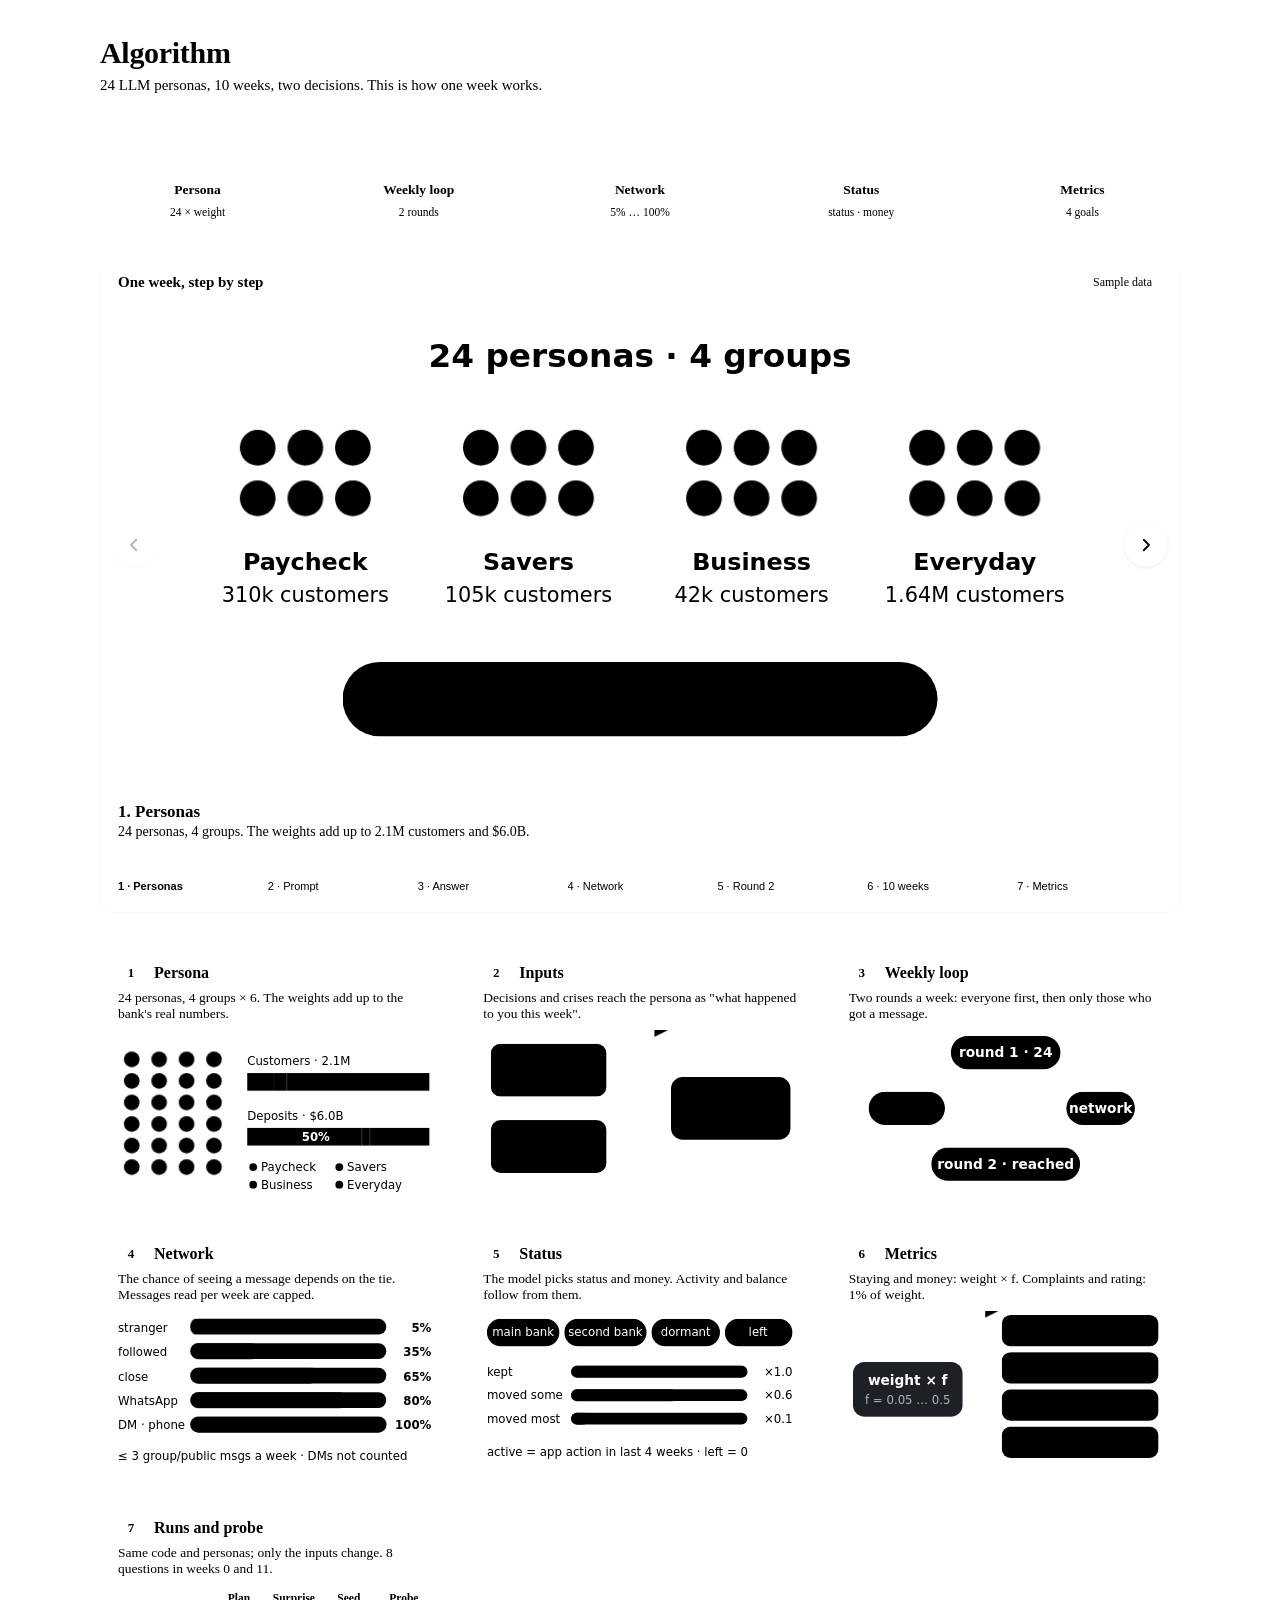
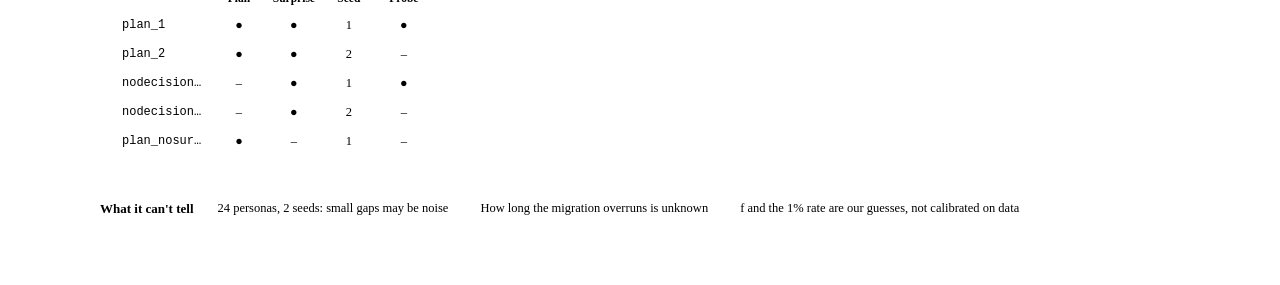
==== commit 739902fe: "tools: step through the algorithm player with arrows Each step plays its animation once and stays un" ====
--- a/code/viewer/algorithms.html
+++ b/code/viewer/algorithms.html
@@ -43,9 +43,15 @@
   .cap b { display: block; font-size: 17px; }
   .cap span { color: var(--muted); font-size: 14px; }
   .ctrl { display: flex; align-items: center; gap: 10px; padding: 12px 18px 16px; }
-  .ctrl button.pp { flex: 0 0 auto; width: 40px; height: 40px; border-radius: 50%; border: 0; background: var(--accent); color: #fff;
-    display: grid; place-items: center; cursor: pointer; }
-  .ctrl button.pp:focus-visible, .dots button:focus-visible, .pipe button:focus-visible { outline: 2px solid var(--accent); outline-offset: 2px; }
+  .stagewrap { position: relative; padding: 0 64px; }
+  .arrow { position: absolute; top: 50%; transform: translateY(-50%); width: 44px; height: 44px; border-radius: 50%;
+    border: 1px solid var(--line); background: var(--panel); color: var(--text); display: grid; place-items: center; cursor: pointer;
+    box-shadow: 0 1px 3px rgba(0,0,0,.08); }
+  .arrow:hover:not(:disabled) { background: var(--accent); border-color: var(--accent); color: #fff; }
+  .arrow:disabled { opacity: .3; cursor: default; }
+  .arrow.prev { left: 12px; } .arrow.next { right: 12px; }
+  .arrow:focus-visible, .dots button:focus-visible, .pipe button:focus-visible { outline: 2px solid var(--accent); outline-offset: 2px; }
+  @media (max-width: 560px) { .stagewrap { padding: 0 40px; } .arrow { width: 34px; height: 34px; } .arrow.prev { left: 4px; } .arrow.next { right: 4px; } }
   .dots { flex: 1; display: flex; gap: 5px; min-width: 0; }
   .dots button { flex: 1; min-width: 0; height: 30px; border: 0; padding: 0; background: none; cursor: pointer;
     display: flex; flex-direction: column; justify-content: center; gap: 5px; }
@@ -150,15 +156,18 @@
 
   <section class="player" aria-label="Animation of one week" tabindex="-1">
     <div class="top"><h2>One week, step by step</h2><span class="src" id="src">Sample data</span></div>
+    <div class="stagewrap">
+    <button class="arrow prev" id="prev" aria-label="Previous step"><svg width="18" height="18" viewBox="0 0 24 24" fill="none" stroke="currentColor" stroke-width="2.4" stroke-linecap="round" stroke-linejoin="round" aria-hidden="true"><path d="M15 5l-7 7 7 7"/></svg></button>
     <svg id="stage" class="final" viewBox="0 0 640 340" role="img" aria-labelledby="capTitle">
       <defs>
         <marker id="ah" viewBox="0 0 10 10" refX="8" refY="5" markerWidth="7" markerHeight="7" orient="auto"><path d="M0,0 L10,5 L0,10 z" style="fill:var(--faint)"/></marker>
       </defs>
       <g id="scene"></g>
     </svg>
+    <button class="arrow next" id="next" aria-label="Next step"><svg width="18" height="18" viewBox="0 0 24 24" fill="none" stroke="currentColor" stroke-width="2.4" stroke-linecap="round" stroke-linejoin="round" aria-hidden="true"><path d="M9 5l7 7-7 7"/></svg></button>
+    </div>
     <div class="cap" aria-live="polite"><b id="capTitle"></b><span id="capLine"></span></div>
     <div class="ctrl">
-      <button class="pp" id="pp" aria-label="Play"></button>
       <div class="dots" id="dots"></div>
     </div>
   </section>
@@ -470,25 +479,23 @@
   ];
 
   /* ---------- Player ---------- */
-  // Playing: CSS animations run from the scene's start. Not playing (or reduced motion): `final`
-  // turns animations off, so every element shows its final frame.
+  // Each step plays its animation once and stops; the arrows (or ←/→, or a step label) move between steps.
+  // Reduced motion: `final` turns animations off, so every element shows its final frame.
   const stage = document.getElementById("stage"), host = document.getElementById("scene");
-  const pp = document.getElementById("pp"), dotsBox = document.getElementById("dots");
+  const prev = document.getElementById("prev"), next = document.getElementById("next"), dotsBox = document.getElementById("dots");
   const capTitle = document.getElementById("capTitle"), capLine = document.getElementById("capLine");
-  const ICON_PLAY = '<svg width="16" height="16" viewBox="0 0 16 16" aria-hidden="true"><path d="M4 2.5v11l9-5.5z" fill="#fff"/></svg>';
-  const ICON_PAUSE = '<svg width="16" height="16" viewBox="0 0 16 16" aria-hidden="true"><path d="M4 2.5h3v11H4zM9 2.5h3v11H9z" fill="#fff"/></svg>';
   let cur = 0, t = 0, playing = false, last = 0, tick = null, raf = 0;
   const dots = SCENES.map((s, i) => {
     const b = document.createElement("button");
     b.innerHTML = `<i></i><em>${i + 1} · ${s.title}</em>`;
-    b.setAttribute("aria-label", `Scene ${i + 1}: ${s.title}`);
-    b.addEventListener("click", () => { pause(); go(i); if (!reduce) play(); });
+    b.setAttribute("aria-label", `Step ${i + 1}: ${s.title}`);
+    b.addEventListener("click", () => show(i));
     dotsBox.appendChild(b);
     return b;
   });
 
   function go(i) {
-    cur = (i + SCENES.length) % SCENES.length; t = 0;
+    cur = i; t = 0;
     const still = reduce || !playing;
     stage.classList.toggle("final", still);
     host.replaceChildren();
@@ -500,49 +507,39 @@
       d.classList.toggle("on", k === cur);
       d.firstChild.style.setProperty("--p", k < cur || (still && k === cur) ? "100%" : "0%");
     });
+    prev.disabled = cur === 0;
+    next.disabled = cur === SCENES.length - 1;
   }
   function frame(now) {
     const dt = Math.min(.1, (now - last) / 1000); last = now;
     t += dt;
-    if (tick && !reduce) tick(t);
+    if (tick) tick(t);
     const s = SCENES[cur];
     dots[cur].firstChild.style.setProperty("--p", Math.min(100, t / s.dur * 100) + "%");
-    if (t >= s.dur) go(cur + 1);
+    if (t >= s.dur) { playing = false; return; }  // stay on this step until an arrow is clicked
     raf = requestAnimationFrame(frame);
   }
-  function play() {
-    if (playing) return;
-    const fresh = stage.classList.contains("final");
-    playing = true;
-    stage.classList.remove("paused");
-    if (fresh) go(cur);  // restart the scene from its first frame
-    pp.innerHTML = ICON_PAUSE; pp.setAttribute("aria-label", "Pause");
-    last = performance.now(); raf = requestAnimationFrame(frame);
-  }
-  function pause() {
-    if (!playing) return;
-    playing = false; cancelAnimationFrame(raf); stage.classList.add("paused");
-    pp.innerHTML = ICON_PLAY; pp.setAttribute("aria-label", "Play");
-  }
-  pp.innerHTML = ICON_PLAY;
-  pp.addEventListener("click", () => (playing ? pause() : play()));
+  function show(i) {
+    cancelAnimationFrame(raf);
+    playing = !reduce;
+    go(Math.max(0, Math.min(SCENES.length - 1, i)));
+    if (playing) { last = performance.now(); raf = requestAnimationFrame(frame); }
+  }
+  function still() { cancelAnimationFrame(raf); playing = false; go(cur); }
+  prev.addEventListener("click", () => show(cur - 1));
+  next.addEventListener("click", () => show(cur + 1));
   document.querySelector(".player").addEventListener("keydown", (e) => {
     if (e.key !== "ArrowRight" && e.key !== "ArrowLeft") return;
     e.preventDefault();
-    const was = playing; pause(); stage.classList.add("final");
-    go(cur + (e.key === "ArrowRight" ? 1 : -1));
-    if (was) play();
+    show(cur + (e.key === "ArrowRight" ? 1 : -1));
   });
   go(0);
-  if (!reduce) {
-    if ("IntersectionObserver" in window) {
-      // Autoplay when the stage first scrolls into view; pause off-screen and resume only if we paused it.
-      let started = false, offscreen = false;
-      new IntersectionObserver((es) => es.forEach((e) => {
-        if (e.isIntersecting && (!started || offscreen)) { started = true; offscreen = false; play(); }
-        else if (!e.isIntersecting && playing) { offscreen = true; pause(); }
-      }), { threshold: .4 }).observe(stage);
-    } else play();
+  if (!reduce && "IntersectionObserver" in window) {
+    // Play the first step once when the stage first scrolls into view.
+    const io = new IntersectionObserver((es) => es.forEach((e) => {
+      if (e.isIntersecting) { io.disconnect(); if (cur === 0) show(0); }
+    }), { threshold: .4 });
+    io.observe(stage);
   }
 
   /* ---------- Step cards ---------- */
@@ -580,7 +577,7 @@
     card.scrollIntoView({ behavior: reduce ? "auto" : "smooth", block: "center" });
     card.classList.remove("flash"); void card.offsetWidth; card.classList.add("flash");
     setTimeout(() => card.classList.remove("flash"), 1600);
-    pause(); go(+b.dataset.scene);
+    cur = +b.dataset.scene; still();
   }));
 
   /* ---------- Live data (optional; the page works without the API) ---------- */
@@ -620,7 +617,7 @@
       src.classList.remove("live");
     }
     netCard();
-    if (cur >= 3) { const was = playing; pause(); stage.classList.add("final"); go(cur); if (was) play(); }
+    if (cur >= 3) still();
   }
   // shell.js loads after this script; its TALP object exists by DOMContentLoaded.
   document.addEventListener("DOMContentLoaded", () => {
